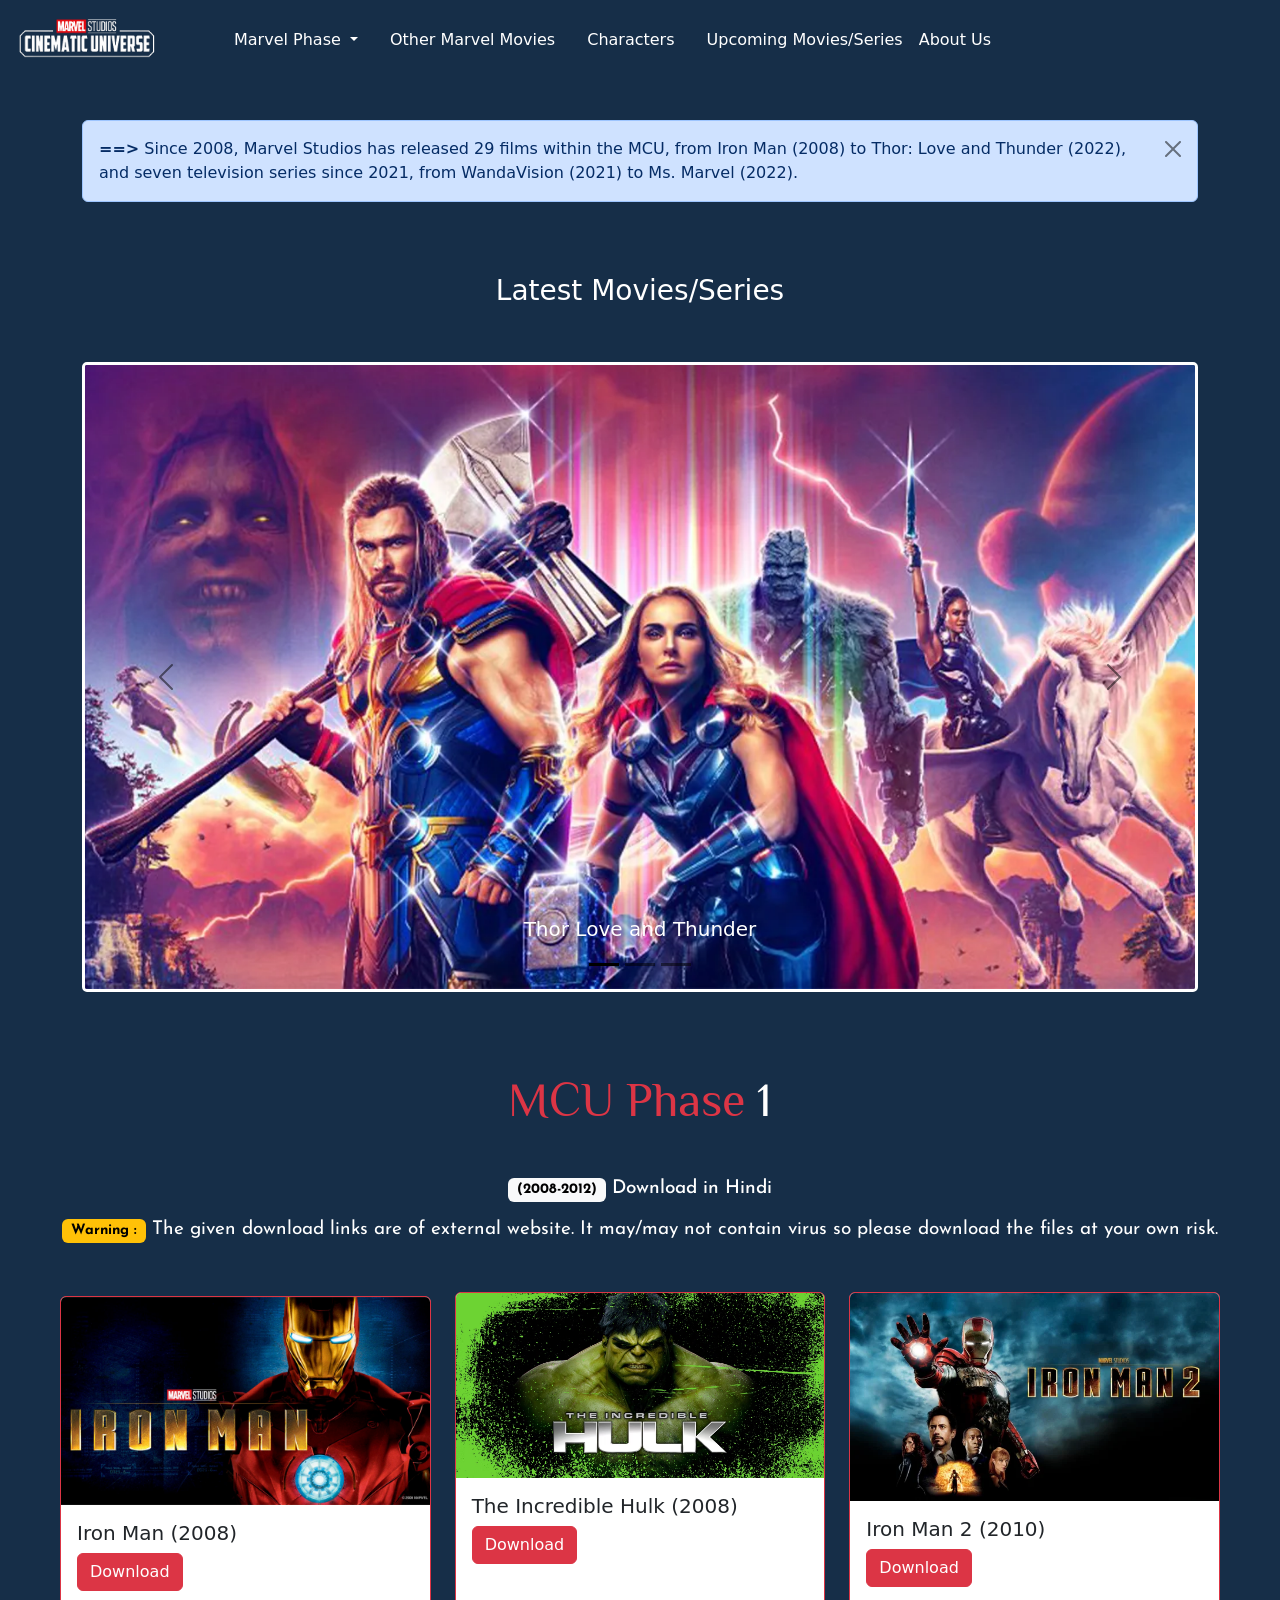
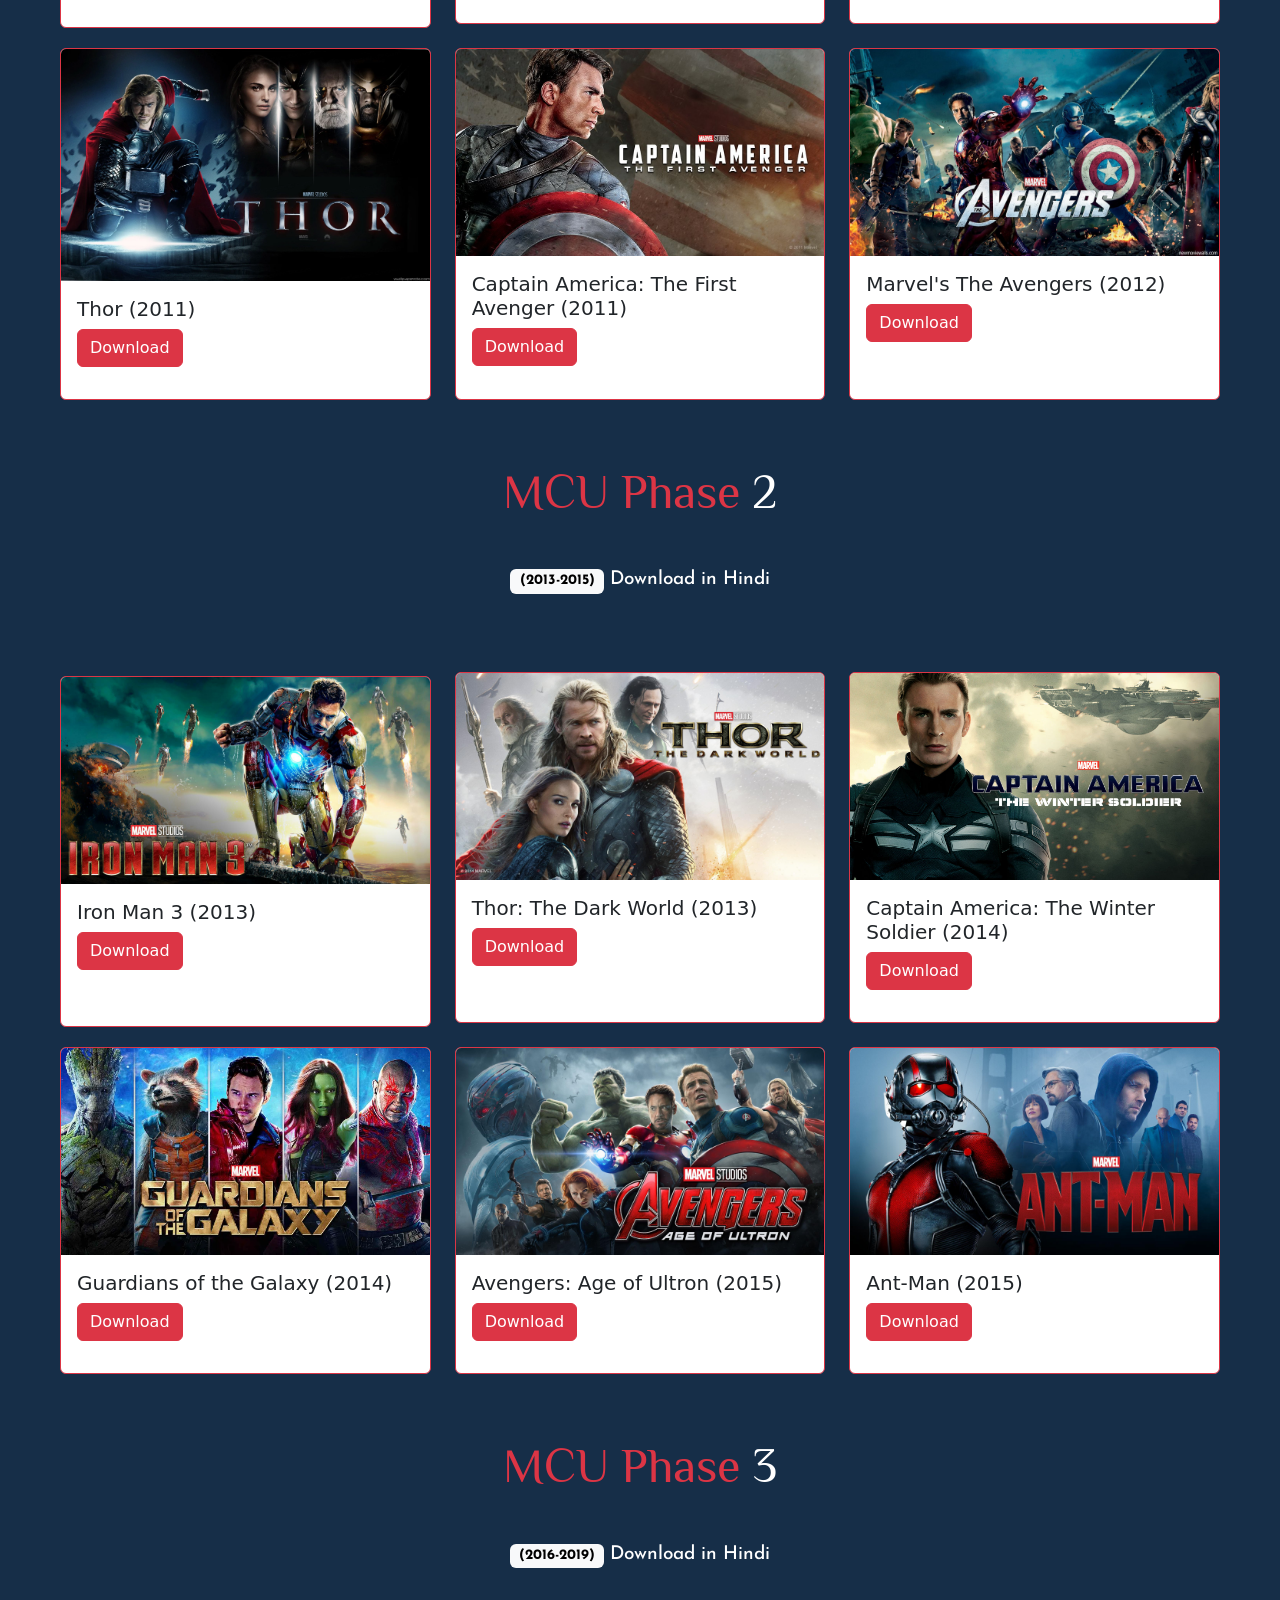
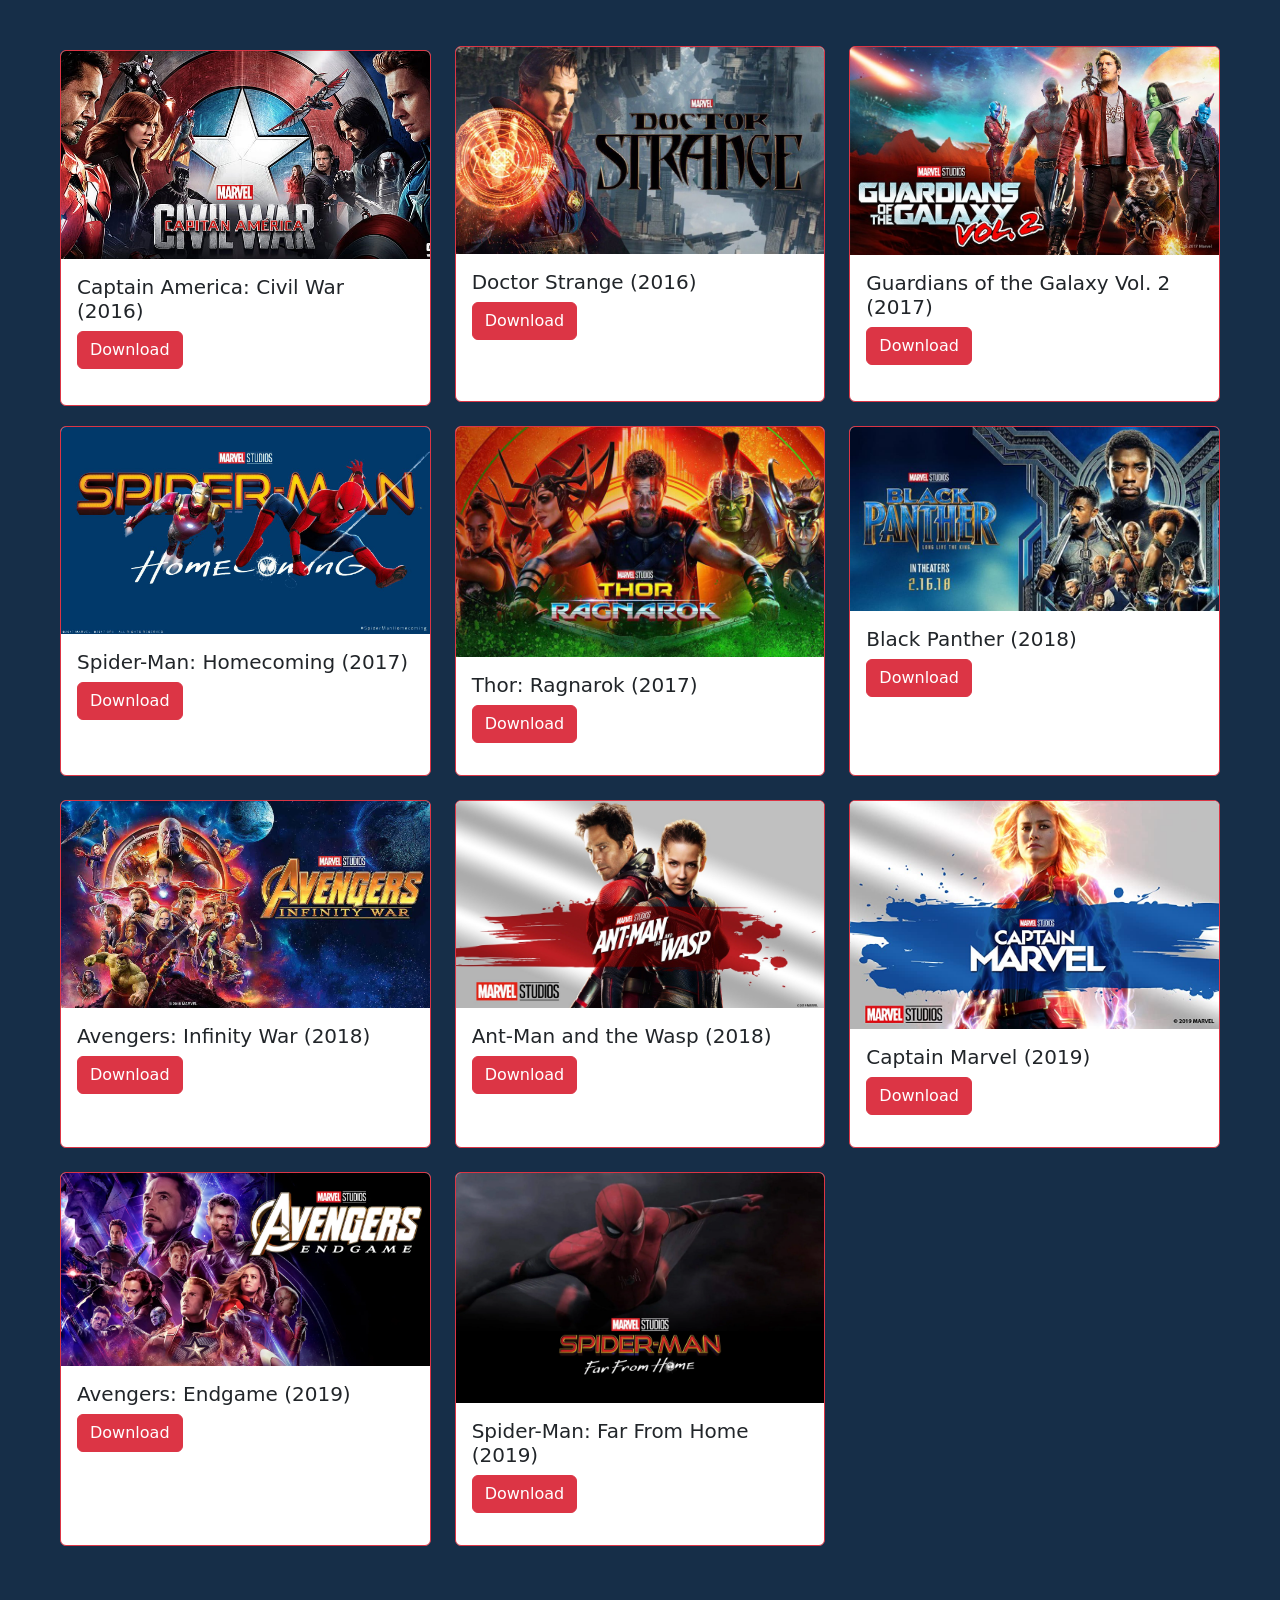
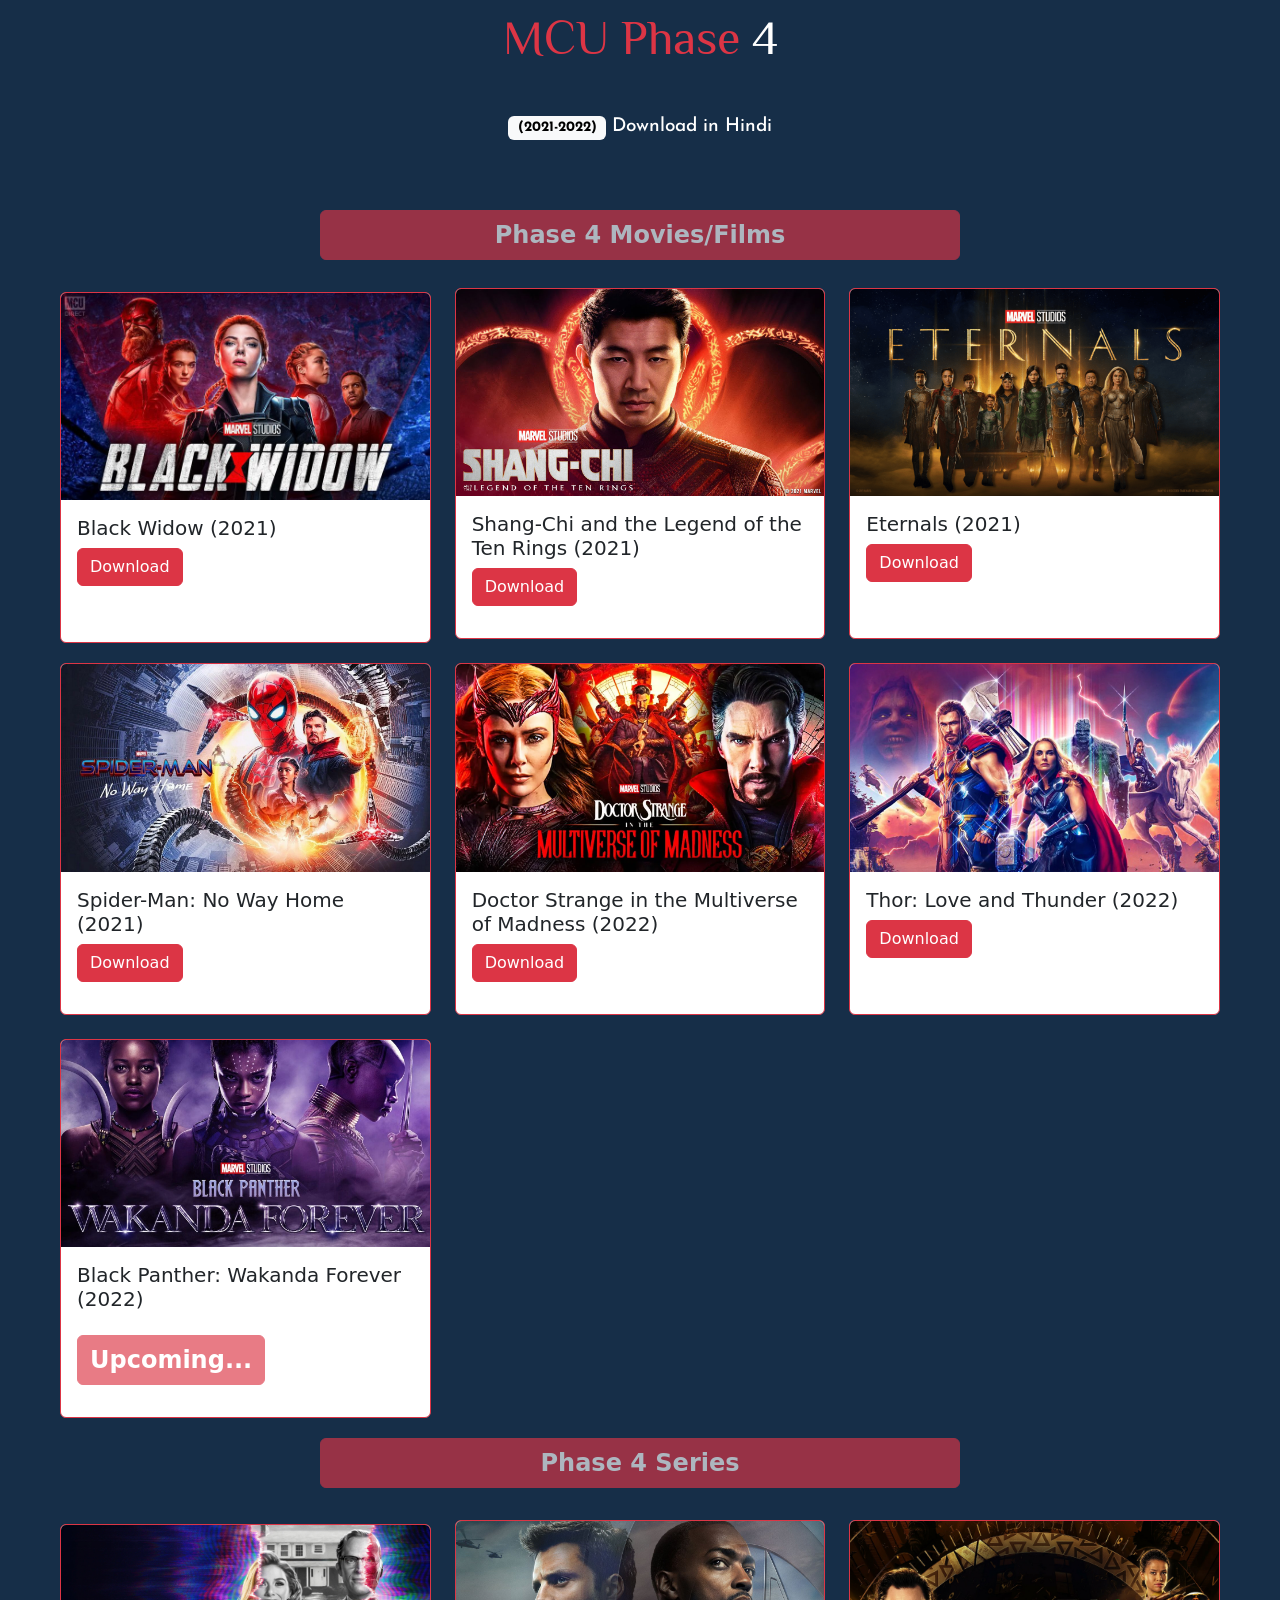
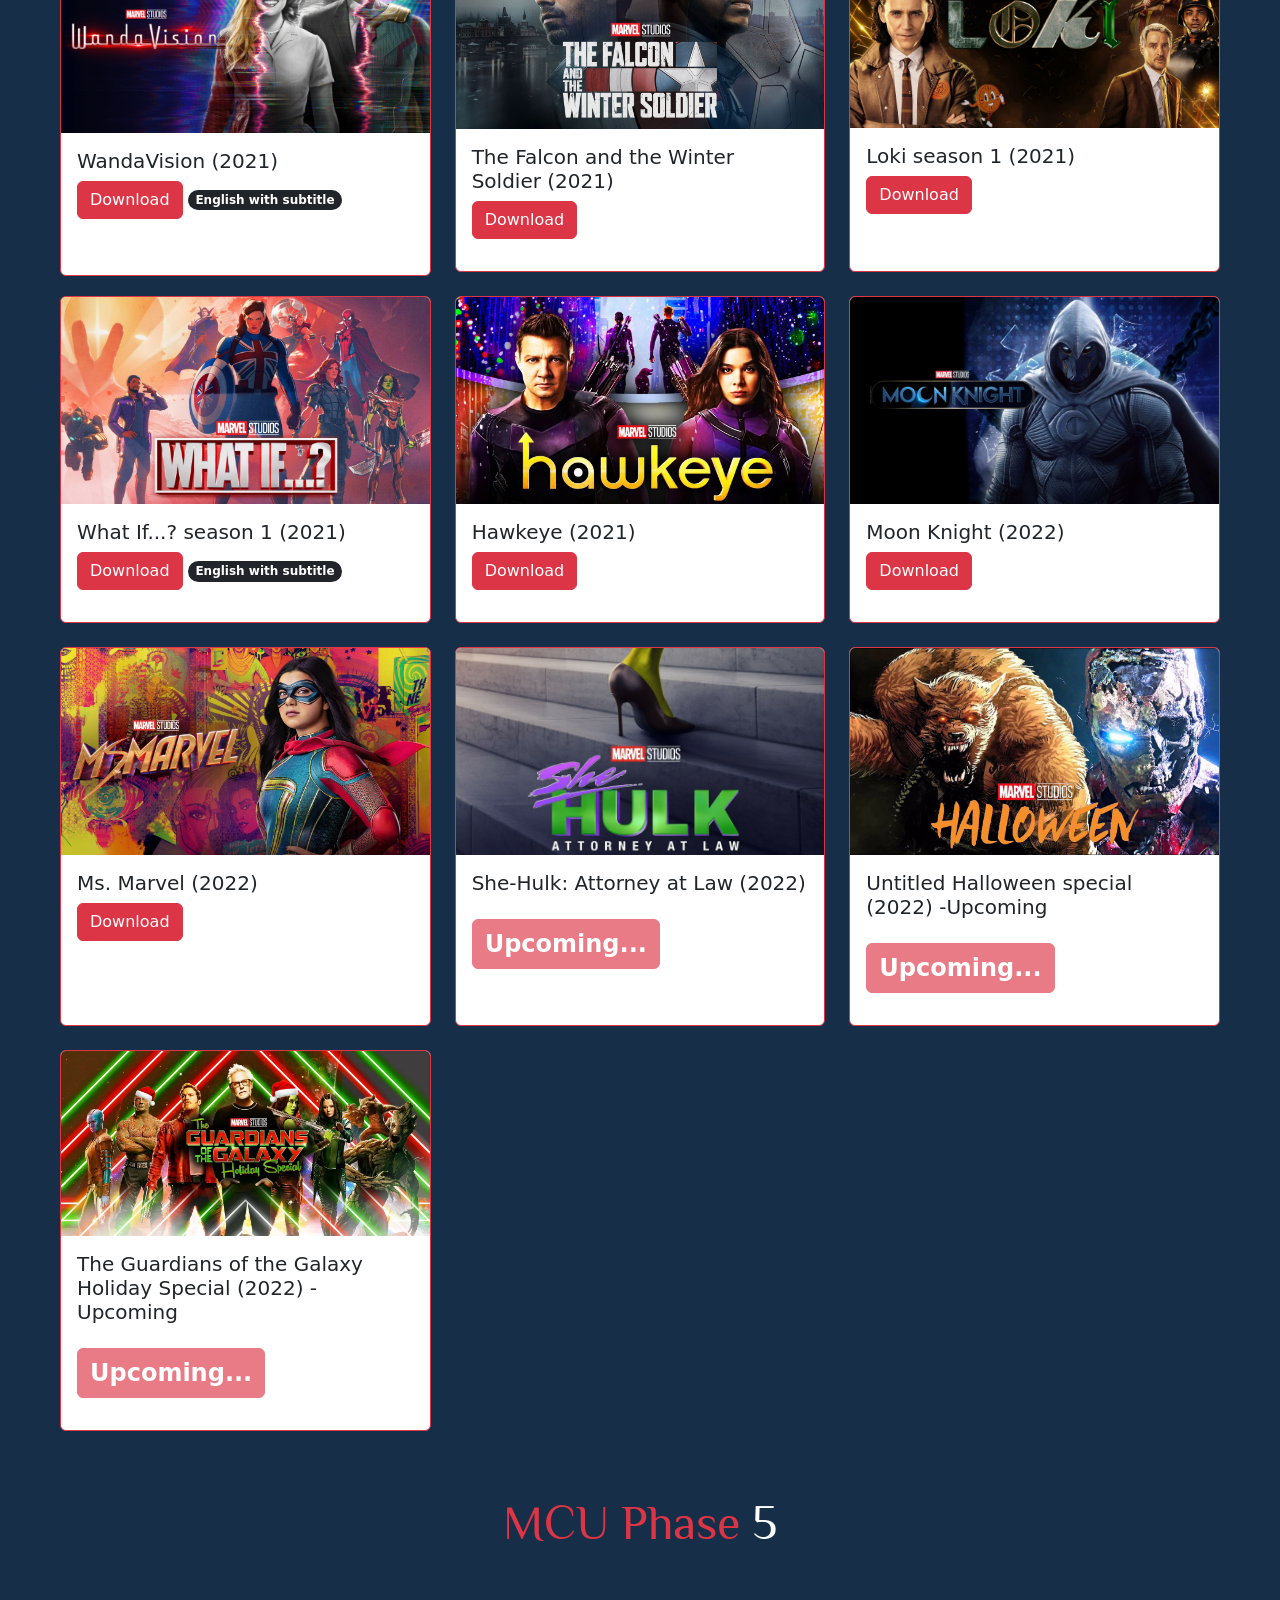
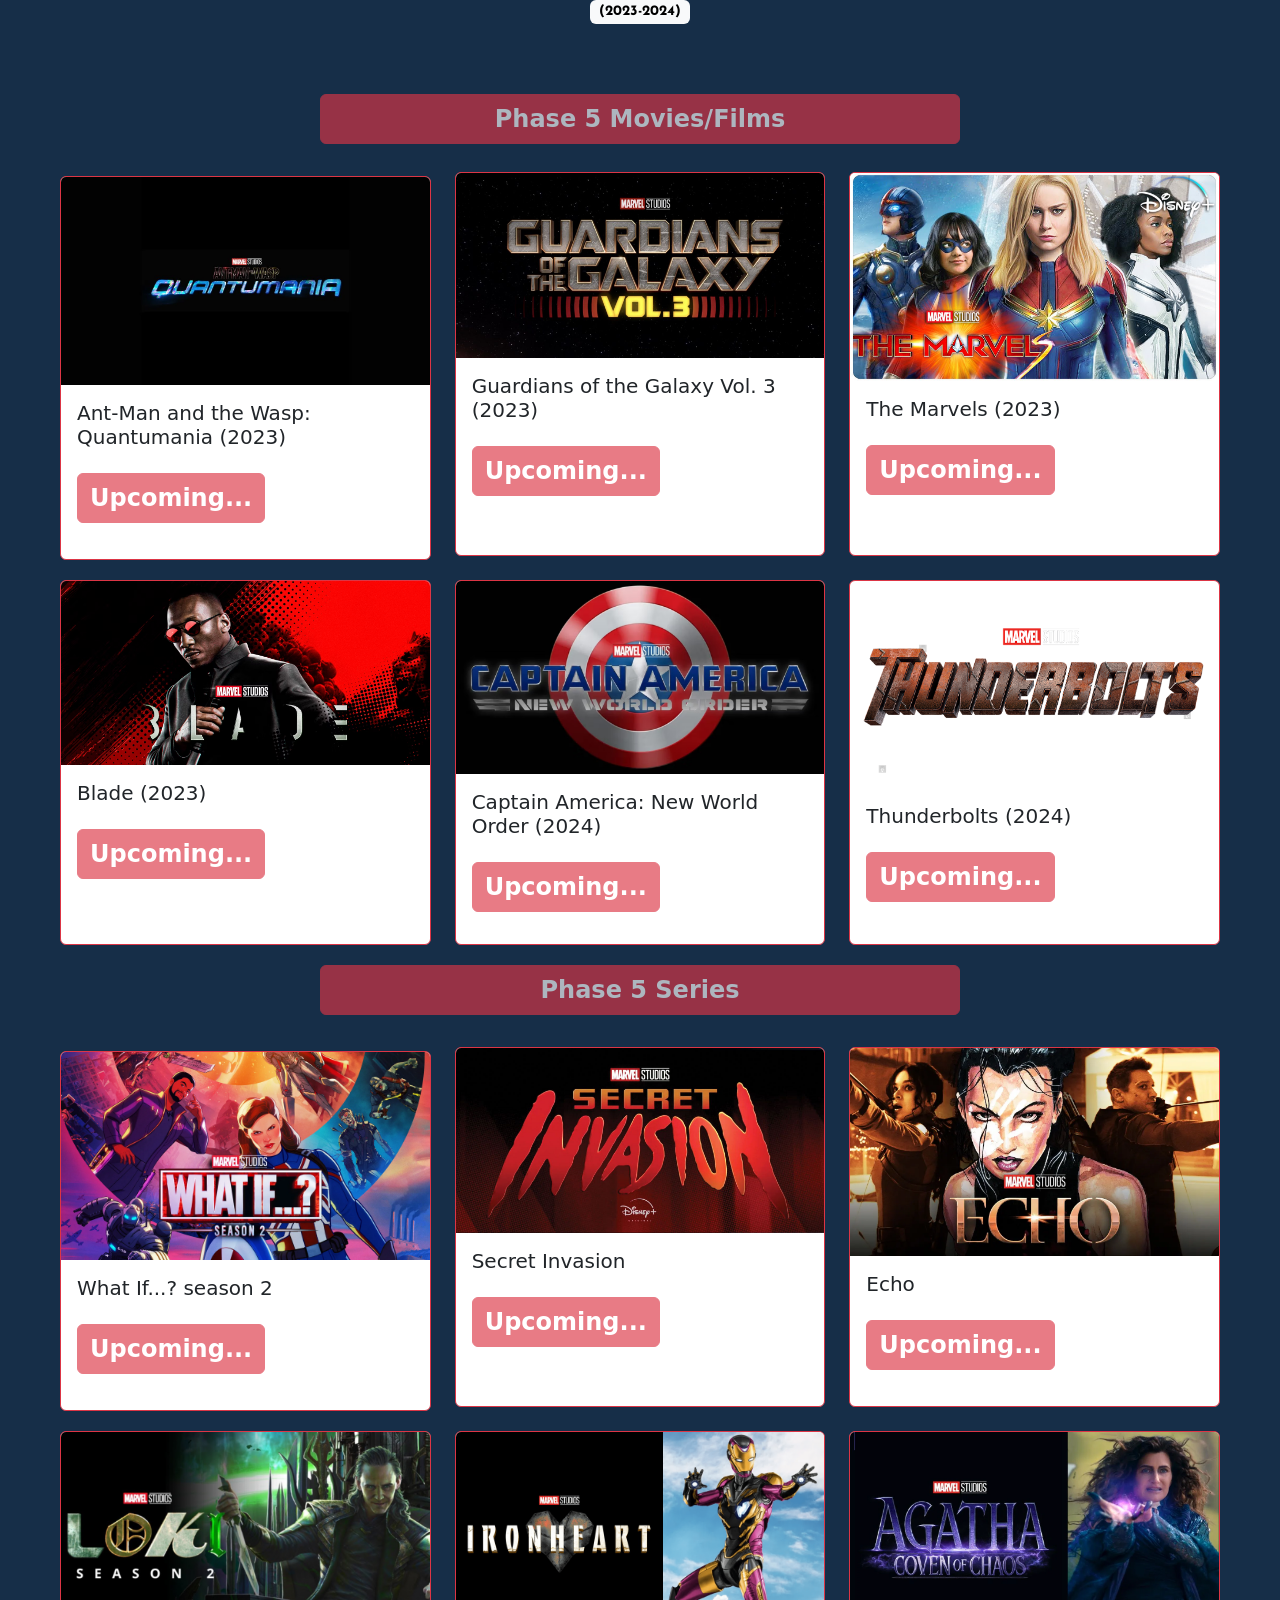
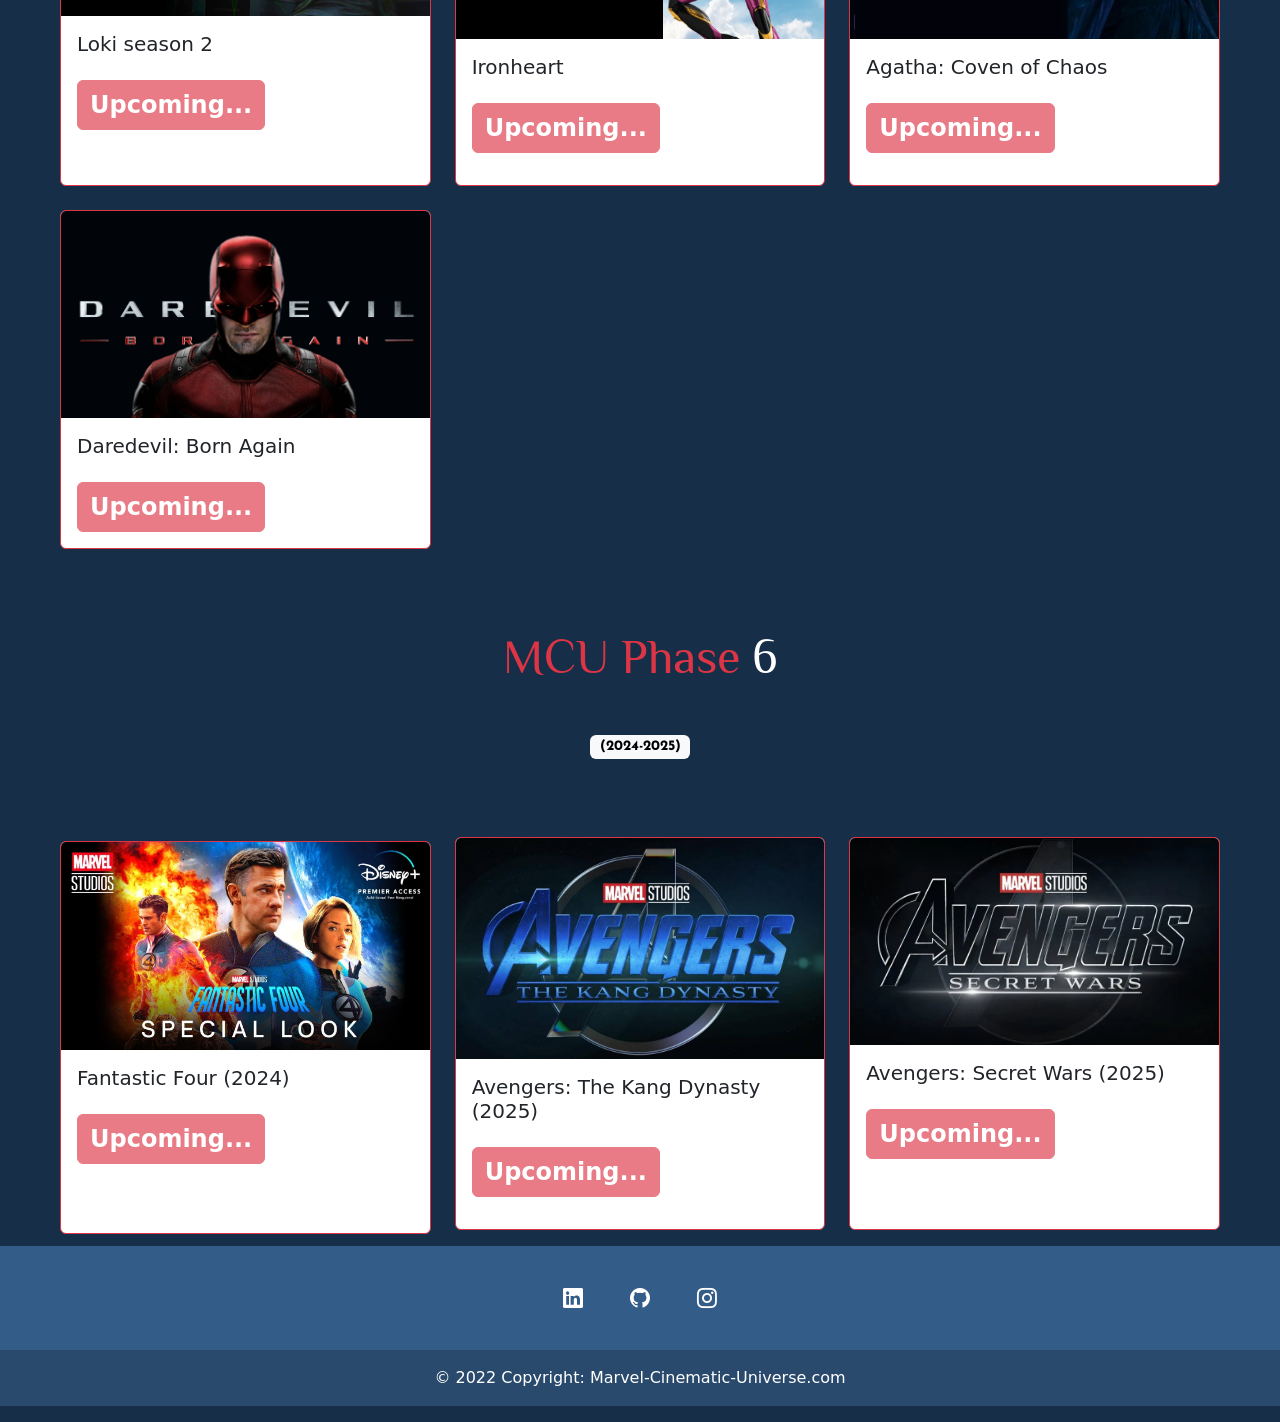
==== index.html @ e61dc280 "first commit" ====
<!doctype html>
<html lang="en">

<head>
    <meta charset="utf-8">
    <meta name="viewport" content="width=device-width, initial-scale=1">
    <title>Marvel Movies & Series</title>
    <link rel="icon" type="image/x-icon" href="/images/favicon.ico">
    <link href="https://cdn.jsdelivr.net/npm/bootstrap@5.2.0/dist/css/bootstrap.min.css" rel="stylesheet"
        integrity="sha384-gH2yIJqKdNHPEq0n4Mqa/HGKIhSkIHeL5AyhkYV8i59U5AR6csBvApHHNl/vI1Bx" crossorigin="anonymous">
    <link rel="stylesheet" href="index.css">
    <link rel="stylesheet" href="https://cdn.jsdelivr.net/npm/bootstrap-icons@1.9.1/font/bootstrap-icons.css">
    <!-- Vendor CSS Files
    <link href="true/assets/vendor/bootstrap/css/bootstrap.min.css" rel="stylesheet">

    <link href="true/assets/vendor/fontawesome/css/all.min.css" rel="stylesheet">
    <link href="true/assets/vendor/owl.carousel/assets/owl.carousel.min.css" rel="stylesheet">

    <link href="true/assets/vendor/icofont/icofont.min.css" rel="stylesheet">

    <link rel="stylesheet" type="text/css" href="true/assets/css/style.css">

    <script src="true/assets/vendor/jquery/jquery.min.js"></script>
    <script src="true/assets/vendor/bootstrap/js/bootstrap.bundle.min.js"></script>
    <script src="true/assets/vendor/owl.carousel/owl.carousel.min.js"></script>


    <script src="true/assets/js/carausol_slider.js"></script> -->
</head>

<body class="body">

    <nav class="navbar navbar-light navbar-expand-lg sticky-top">
        <div class="container-fluid">
            <a class="navbar-brand" href="#latestMovies">
                <img src="/images/mcu_logo.png" alt="Marvel_logo" width="150px">
            </a>
            <button class="navbar-toggler" type="button" data-bs-toggle="collapse"
                data-bs-target="#navbarSupportedContent" aria-controls="navbarSupportedContent" aria-expanded="false"
                aria-label="Toggle navigation">
                <span class="navbar-toggler-icon"></span>
            </button>
            <div class="collapse navbar-collapse" id="navbarSupportedContent">
                <ul class="navbar-nav mx-5 me-auto mb-2 mb-lg-0">
                    <li class="nav-item dropdown">
                        <a class="nav-link dropdown-toggle text-white me-3" href="#" role="button"
                            data-bs-toggle="dropdown" aria-expanded="false">
                            Marvel Phase
                        </a>
                        <ul class="dropdown-menu text-white hover">
                            <li><a class="dropdown-item" href="#phase1">Phase 1</a></li>
                            <li><a class="dropdown-item" href="#phase2">Phase 2</a></li>
                            <li><a class="dropdown-item" href="#phase3">Phase 3</a></li>
                            <li><a class="dropdown-item" href="#phase4">Phase 4</a></li>
                            <li><a class="dropdown-item" href="#phase5">Phase 5</a></li>
                            <li><a class="dropdown-item" href="#phase6">Phase 6</a></li>

                        </ul>
                    </li>
                    <li class="nav-item">
                        <a class="nav-link active text-white me-3 hover" aria-current="page"
                            href="OtherMovie.html">Other Marvel Movies</a>
                    </li>
                    <li class="nav-item">
                        <a class="nav-link active text-white me-3 hover" aria-current="page"
                            href="Character.html">Characters</a>
                    </li>
                    <li class="nav-item">
                        <a class="nav-link active text-white hover" aria-current="page" href="Upcoming.html">Upcoming
                            Movies/Series</a>
                    </li>
                    <li class="nav-item">
                        <a class="nav-link active text-white hover" aria-current="page" href="About.html">About Us</a>
                    </li>
                </ul>

                <!-- <form class="d-flex" role="search">
                    <input class="form-control me-2" type="search" placeholder="Search Movies/Series"
                        aria-label="Search">

                </form> -->


            </div>
        </div>
    </nav>
    <!-- Latest Movies or Series -->

    <div class="container">
        <div class="alert alert-primary alert-dismissible fade show" role="alert">
            <strong>==></strong> Since 2008, Marvel Studios has released 29 films within the MCU, from Iron Man (2008)
            to Thor: Love and Thunder (2022), and seven television series since 2021, from WandaVision (2021) to Ms.
            Marvel (2022).
            <button type="button" class="btn-close" data-bs-dismiss="alert" aria-label="Close"></button>
        </div>
        <h3 class="latestMovies text-white text-center" id="latestMovies">Latest Movies/Series</h3>
        <div class="row py-3">
            <div class="col">
                <div id="carouselExampleCaptions" class="carousel carousel-dark slide" data-interval="1000"
                    data-bs-ride="carousel">
                    <div class="carousel-indicators">
                        <button type="button" data-bs-target="#carouselExampleCaptions" data-bs-slide-to="0"
                            class="active" aria-current="true" aria-label="Slide 1"></button>
                        <button type="button" data-bs-target="#carouselExampleCaptions" data-bs-slide-to="1"
                            aria-label="Slide 2"></button>
                        <button type="button" data-bs-target="#carouselExampleCaptions" data-bs-slide-to="2"
                            aria-label="Slide 3"></button>
                    </div>
                    <div class="carousel-inner">
                        <div class="carousel-item active">
                            <img src="/images/Thor_love_thunder.webp" class="d-block w-100" alt="...">
                            <div class="carousel-caption d-none d-md-block">
                                <h5 class="text-white">Thor Love and Thunder</h5>
                            </div>
                        </div>
                        <div class="carousel-item">
                            <img src="/images/Ms-Marvel.jpg" class="d-block w-100" alt="...">
                            <div class="carousel-caption d-none d-md-block">
                                <h5 class="text-white">Ms. Marvel</h5>
                            </div>
                        </div>
                        <div class="carousel-item">
                            <img src="/images/doctor-strange-in-the-multiverse.jpg" class="d-block w-100" alt="...">
                            <div class="carousel-caption d-none d-md-block">
                                <h5 class="text-white">Doctor Strange in the Multiverse of Madness</h5>
                            </div>
                        </div>
                    </div>
                    <button class="carousel-control-prev" type="button" data-bs-target="#carouselExampleCaptions"
                        data-bs-slide="prev">
                        <span class="carousel-control-prev-icon" aria-hidden="true"></span>
                        <span class="visually-hidden">Previous</span>
                    </button>
                    <button class="carousel-control-next" type="button" data-bs-target="#carouselExampleCaptions"
                        data-bs-slide="next">
                        <span class="carousel-control-next-icon" aria-hidden="true"></span>
                        <span class="visually-hidden">Next</span>
                    </button>
                </div>
            </div>
        </div>
    </div>
    <!-- PHASES -->



    <div class="phaseTitle text-center" id="phase1">
        <h3 class="latestMovies text-white text-center mcuHero phase" id="latestMovies"><span class="text-danger">MCU
                Phase</span>
            1<p class="card-text mx-5 my-3 text-white warning download"><span class="download badge text-bg-light">(2008-2012)</span>
                Download in Hindi</p>
        </h3>
    </div>

    <p class="card-text mx-5 my-3 text-white WarningIndex"><span class="badge text-bg-warning">Warning :</span> The
        given
        download links are of external website. It may/may not contain virus so please download the files at your own
        risk. </p>






    <div class="row row-cols-1 row-cols-md-3 g-4 mx-5 movieCard">
        <div class="col">
            <div class="card h-100 border border-danger shadow-0 mb-3 my-1">
                <img src="/images/Phase 1/iron_man_2008.jpg" class="card-img-top" alt="...">
                <div class="card-body">
                    <h5 class="card-title">Iron Man (2008)</h5>

                    <a href="https://vegamovies.wtf/download-iron-man-2008-hindi-dubbed-480p-720p-1080p/"
                        target="_blank" class="btn btn-danger">Download</a>


                </div>

            </div>
        </div>
        <div class="col">
            <div class="card h-100 border border-danger shadow-0 mb-3">
                <img src="/images/Phase 1/The-Incredible-Hulk.avif" class="card-img-top" alt="...">
                <div class="card-body">
                    <h5 class="card-title">The Incredible Hulk (2008)</h5>
                    <a href="https://vegamovies.wtf/download-hulk-2-2008-dual-audio-hindi-movie-480p-720p-1080p/"
                        target="_blank" class="btn btn-danger">Download</a>

                </div>

            </div>
        </div>
        <div class="col">
            <div class="card h-100 border border-danger shadow-0 mb-3">
                <img src="/images/Phase 1/iron_man_2_2012.webp" class="card-img-top" alt="...">
                <div class="card-body">
                    <h5 class="card-title">Iron Man 2 (2010)</h5>
                    <a href="https://vegamovies.wtf/download-iron-man-2-2010-hindi-dubbed-480p-720p-1080p/"
                        target="_blank" class="btn btn-danger">Download</a>
                </div>

            </div>
        </div>
        <div class="col">
            <div class="card h-100 border border-danger shadow-0 mb-3">
                <img src="/images/Phase 1/Thor.webp" class="card-img-top" alt="...">
                <div class="card-body">
                    <h5 class="card-title">Thor (2011)</h5>
                    <a href="https://vegamovies.wtf/download-thor-2011-dual-audio-hindi-480p-720p-1080p-2160p/"
                        target="_blank" class="btn btn-danger">Download</a>
                </div>

            </div>
        </div>
        <div class="col">
            <div class="card h-100 border border-danger shadow-0 mb-3">
                <img src="/images/Phase 1/Caotain America The fist avenger.jpeg" class="card-img-top" alt="...">
                <div class="card-body">
                    <h5 class="card-title">Captain America: The First Avenger (2011)</h5>
                    <a href="https://vegamovies.wtf/download-captain-america-the-first-avenger-dual-audio-hindi-480p-720p-1080p/"
                        target="_blank" class="btn btn-danger">Download</a>
                </div>

            </div>
        </div>
        <div class="col">
            <div class="card h-100 border border-danger shadow-0 mb-3">
                <img src="/images/Phase 1/Avengers 2012.jpg" class="card-img-top" alt="...">
                <div class="card-body">
                    <h5 class="card-title">Marvel's The Avengers (2012)</h5>
                    <a href="https://vegamovies.wtf/download-the-avengers-2012-hindi-dubbed-480p-720p-1080p/"
                        target="_blank" class="btn btn-danger">Download</a>
                </div>

            </div>
        </div>
    </div>

    <!-- Phase 2 -->



    <div class="phaseTitle text-center" id="phase2">
        <h3 class="latestMovies text-white text-center mcuHero" id="latestMovies"><span class="text-danger">MCU
                Phase</span>
            2<p class="card-text mx-5 my-3 text-white warning"><span class="badge text-bg-light">(2013-2015)</span>
                Download in Hindi </p>
        </h3>
    </div>

    <div class="row row-cols-1 row-cols-md-3 g-4 mx-5 my-1">
        <div class="col">
            <div class="card h-100 border border-danger shadow-0 mb-3 my-1">
                <img src="/images/Phase 2/iron_man_3.jpg" class="card-img-top" alt="...">
                <div class="card-body">
                    <h5 class="card-title">Iron Man 3 (2013)</h5>
                    <a href="https://vegamovies.wtf/download-iron-man-3-2013-hindi-dubbed-480p-720p-1080p/"
                        target="_blank" class="btn btn-danger">Download</a>

                </div>

            </div>
        </div>
        <div class="col">
            <div class="card h-100 border border-danger shadow-0 mb-3">
                <img src="/images/Phase 2/Thor the dark world.jpg_large" class="card-img-top" alt="...">
                <div class="card-body">
                    <h5 class="card-title">Thor: The Dark World (2013)</h5>
                    <a href="https://vegamovies.wtf/download-thor-the-dark-world-2013-dual-audio-hindi-480p-720p-1080p-2160p/"
                        target="_blank" class="btn btn-danger">Download</a>
                </div>

            </div>
        </div>
        <div class="col">
            <div class="card h-100 border border-danger shadow-0 mb-3">
                <img src="/images/Phase 2/Captain America the winter soldier.jpg" class="card-img-top" alt="...">
                <div class="card-body">
                    <h5 class="card-title">Captain America: The Winter Soldier (2014)</h5>
                    <a href="https://vegamovies.wtf/download-captain-america-the-winter-soldier-2014-dual-audio-hindi/"
                        target="_blank" class="btn btn-danger">Download</a>
                </div>

            </div>
        </div>
        <div class="col">
            <div class="card h-100 border border-danger shadow-0 mb-3">
                <img src="/images/Phase 2/Guardians of the galaxy.webp" class="card-img-top" alt="...">
                <div class="card-body">
                    <h5 class="card-title">Guardians of the Galaxy (2014)</h5>
                    <a href="https://vegamovies.wtf/download-guardians-of-the-galaxy-dual-audio-hindi-480p-720p-1080p-bluray-movie/"
                        target="_blank" class="btn btn-danger">Download</a>
                </div>

            </div>
        </div>
        <div class="col">
            <div class="card h-100 border border-danger shadow-0 mb-3">
                <img src="/images/Phase 2/Avenger age of ultron.jpg_large" class="card-img-top" alt="...">
                <div class="card-body">
                    <h5 class="card-title">Avengers: Age of Ultron (2015)</h5>
                    <a href="https://vegamovies.wtf/download-avengers-age-of-ultron-2015-hindi-movie-480p-720p-1080p/"
                        target="_blank" class="btn btn-danger">Download</a>
                </div>

            </div>
        </div>
        <div class="col">
            <div class="card h-100 border border-danger shadow-0 mb-3">
                <img src="/images/Phase 2/Ant man.jpg" class="card-img-top" alt="...">
                <div class="card-body">
                    <h5 class="card-title">Ant-Man (2015)</h5>
                    <a href="https://vegamovies.wtf/download-ant-man-2015-hindi-movie-480p-720p-1080p/" target="_blank"
                        class="btn btn-danger">Download</a>
                </div>

            </div>
        </div>
    </div>
    <!-- Phase 3 -->



    <div class="phaseTitle text-center" id="phase3">
        <h3 class="latestMovies text-white text-center mcuHero" id="latestMovies"><span class="text-danger">MCU
                Phase</span>
            3<p class="card-text mx-5 my-3 text-white warning"><span class="badge text-bg-light">(2016-2019)</span>
                Download in Hindi </p>
        </h3>
    </div>
    <div class="row row-cols-1 row-cols-md-3 g-4 mx-5 my-1">
        <div class="col">
            <div class="card h-100 border border-danger shadow-0 mb-3 my-1">
                <img src="/images/Phase 3/captain-america-civil-war 2016.jpg" class="card-img-top" alt="...">
                <div class="card-body">
                    <h5 class="card-title">Captain America: Civil War (2016)</h5>
                    <a href="https://vegamovies.wtf/download-captain-america-civil-war-2016-dual-audio-480p-720p-1080p/"
                        target="_blank" class="btn btn-danger">Download</a>

                </div>

            </div>
        </div>
        <div class="col">
            <div class="card h-100 border border-danger shadow-0 mb-3">
                <img src="/images/Phase 3/Doctor Strange.jpeg" class="card-img-top" alt="...">
                <div class="card-body">
                    <h5 class="card-title">Doctor Strange (2016)</h5>
                    <a href="https://vegamovies.wtf/download-doctor-strange-2016-dual-audio-hindi/" target="_blank"
                        class="btn btn-danger">Download</a>
                </div>

            </div>
        </div>
        <div class="col">
            <div class="card h-100 border border-danger shadow-0 mb-3">
                <img src="/images/Phase 3/Guardians of the galaxy vol.2.jpg" class="card-img-top" alt="...">
                <div class="card-body">
                    <h5 class="card-title">Guardians of the Galaxy Vol. 2 (2017)</h5>
                    <a href="https://vegamovies.wtf/download-guardians-of-the-galaxy-vol-2-2017-full-movie-dual-audio-hindi/"
                        target="_blank" class="btn btn-danger">Download</a>
                </div>

            </div>
        </div>
        <div class="col">
            <div class="card h-100 border border-danger shadow-0 mb-3">
                <img src="/images/Phase 3/Spiderman homecoming.jpeg" class="card-img-top" alt="...">
                <div class="card-body">
                    <h5 class="card-title">Spider-Man: Homecoming (2017)</h5>
                    <a href="https://vegamovies.wtf/download-spider-man-homecoming-2017-dual-audio-hindi-org-480p-720p-1080p/"
                        target="_blank" class="btn btn-danger">Download</a>
                </div>

            </div>
        </div>
        <div class="col">
            <div class="card h-100 border border-danger shadow-0 mb-3">
                <img src="/images/Phase 3/thor ragnarok.jpg" class="card-img-top" alt="...">
                <div class="card-body">
                    <h5 class="card-title">Thor: Ragnarok (2017)</h5>
                    <a href="https://vegamovies.wtf/download-thor-ragnarok-2017-hindi-dubbed-full-movie-480p-720p-1080p/"
                        target="_blank" class="btn btn-danger">Download</a>
                </div>

            </div>
        </div>
        <div class="col">
            <div class="card h-100 border border-danger shadow-0 mb-3">
                <img src="/images/Phase 3/Black Panther.jpg" class="card-img-top" alt="...">
                <div class="card-body">
                    <h5 class="card-title">Black Panther (2018)</h5>
                    <a href="https://vegamovies.wtf/black-panther/" target="_blank" class="btn btn-danger">Download</a>
                </div>

            </div>
        </div>
        <div class="col">
            <div class="card h-100 border border-danger shadow-0 mb-3">
                <img src="/images/Phase 3/Avenger Infinity war.webp" class="card-img-top" alt="...">
                <div class="card-body">
                    <h5 class="card-title">Avengers: Infinity War (2018)</h5>
                    <a href="https://vegamovies.wtf/download-avengers-infinity-war-2018-dual-audio-hindi-org-bluray-480p-720p/"
                        target="_blank" class="btn btn-danger">Download</a>
                </div>

            </div>
        </div>
        <div class="col">
            <div class="card h-100 border border-danger shadow-0 mb-3">
                <img src="/images/Phase 3/Ant man and the wasp.jpg" class="card-img-top" alt="...">
                <div class="card-body">
                    <h5 class="card-title">Ant-Man and the Wasp (2018)</h5>
                    <a href="https://vegamovies.wtf/download-ant-man-and-the-wasp-2018-dual-audio-full-movie-480p-720p-1080p-2160p-hdr/"
                        target="_blank" class="btn btn-danger">Download</a>
                </div>

            </div>
        </div>
        <div class="col">
            <div class="card h-100 border border-danger shadow-0 mb-3">
                <img src="/images/Phase 3/Captain Marvel.jpg" class="card-img-top" alt="...">
                <div class="card-body">
                    <h5 class="card-title">Captain Marvel (2019)</h5>
                    <a href="https://vegamovies.wtf/download-captain-marvel-2019-dual-audio-hindi/" target="_blank"
                        class="btn btn-danger">Download</a>
                </div>

            </div>
        </div>
        <div class="col">
            <div class="card h-100 border border-danger shadow-0 mb-3">
                <img src="/images/Phase 3/Avenger Endgaame.webp" class="card-img-top" alt="...">
                <div class="card-body">
                    <h5 class="card-title">Avengers: Endgame (2019)</h5>
                    <a href="https://vegamovies.wtf/download-avengers-endgame-2019-hindi/" target="_blank"
                        class="btn btn-danger">Download</a>
                </div>

            </div>
        </div>
        <div class="col">
            <div class="card h-100 border border-danger shadow-0 mb-3">
                <img src="/images/Phase 3/Far from home.webp" class="card-img-top" alt="...">
                <div class="card-body">
                    <h5 class="card-title">Spider-Man: Far From Home (2019)</h5>
                    <a href="https://vegamovies.wtf/download-spider-man-far-from-home-2019-dual-audio-hindi-480p-720p-1080p/"
                        target="_blank" class="btn btn-danger">Download</a>
                </div>

            </div>
        </div>

    </div>
    <!-- Phase 4 -->



    <div class="phaseTitle text-center" id="phase4">
        <h3 class="latestMovies text-white text-center mcuHero" id="latestMovies"><span class="text-danger">MCU
                Phase</span>
            4<p class="card-text mx-5 my-3 text-white warning"><span class="badge text-bg-light">(2021-2022)</span>
                Download in Hindi </p>
        </h3>
    </div>
    <!-- Movies Phase 4 -->
    <div class="d-grid gap-2 col-6 mx-auto">
        <button class="btn btn-danger  disabled" type="button">Phase 4 Movies/Films</button>

    </div>
    <div class="row row-cols-1 row-cols-md-3 g-4 mx-5 my-1">
        <div class="col">
            <div class="card h-100 border border-danger shadow-0 mb-3 my-1">
                <img src="/images/Phase 4/Movies/Black Widow.jpg" class="card-img-top" alt="...">
                <div class="card-body">
                    <h5 class="card-title">Black Widow (2021)</h5>
                    <a href="https://vegamovies.wtf/download-black-widow-2021-dual-audio-hindi/" target="_blank"
                        class="btn btn-danger">Download</a>

                </div>

            </div>
        </div>
        <div class="col">
            <div class="card h-100 border border-danger shadow-0 mb-3">
                <img src="/images/Phase 4/Movies/shang chi and the legend of the ten rings.jpg" class="card-img-top"
                    alt="...">
                <div class="card-body">
                    <h5 class="card-title">Shang-Chi and the Legend of the Ten Rings (2021)</h5>
                    <a href="https://vegamovies.wtf/download-shang-chi-and-the-legend-of-the-ten-rings-2021-dual-audio-hindi-2/"
                        target="_blank" class="btn btn-danger">Download</a>
                </div>

            </div>
        </div>
        <div class="col">
            <div class="card h-100 border border-danger shadow-0 mb-3">
                <img src="/images/Phase 4/Movies/Eternals.png" class="card-img-top" alt="...">
                <div class="card-body">
                    <h5 class="card-title">Eternals (2021)</h5>
                    <a href="https://vegamovies.wtf/download-eternals-2021-dual-audio-hindi/" target="_blank"
                        class="btn btn-danger">Download</a>
                </div>

            </div>
        </div>
        <div class="col">
            <div class="card h-100 border border-danger shadow-0 mb-3">
                <img src="/images/Phase 4/Movies/No way home.jpg" class="card-img-top" alt="...">
                <div class="card-body">
                    <h5 class="card-title">Spider-Man: No Way Home (2021)</h5>
                    <a href="https://vegamovies.wtf/download-spider-man-no-way-home-2021-dual-audio-hindi-480p-720p-1080p-bluray-hd-movie/"
                        target="_blank" class="btn btn-danger">Download</a>
                </div>

            </div>
        </div>
        <div class="col">
            <div class="card h-100 border border-danger shadow-0 mb-3">
                <img src="/images/Phase 4/Movies/multiverse of madness.webp" class="card-img-top" alt="...">
                <div class="card-body">
                    <h5 class="card-title">Doctor Strange in the Multiverse of Madness (2022)</h5>
                    <a href="https://vegamovies.wtf/download-doctor-strange-2-2022-dual-audio-hindi-480p-720p-1080p-2160p-4k-uhd/"
                        target="_blank" class="btn btn-danger">Download</a>
                </div>

            </div>
        </div>
        <div class="col">
            <div class="card h-100 border border-danger shadow-0 mb-3">
                <img src="/images/Phase 4/Movies/Thor_love_thunder.webp" class="card-img-top" alt="...">
                <div class="card-body">
                    <h5 class="card-title">Thor: Love and Thunder (2022)</h5>
                    <a href="https://vegamovies.wtf/download-thor-love-and-thunder-2022-v2-hdts-dual-audio-hindi-480p-720p-1080p/"
                        target="_blank" class="btn btn-danger">Download</a>
                </div>

            </div>
        </div>
        <div class="col">
            <div class="card h-100 border border-danger shadow-0 mb-3">
                <img src="/images/Phase 4/Movies/black_phanter.jpg" class="card-img-top" alt="...">
                <div class="card-body">
                    <h5 class="card-title">Black Panther: Wakanda Forever (2022) </h5>
                    <a href="#!" target="_blank" class="btn btn-danger disabled">Upcoming...</a>
                </div>

            </div>


        </div>
    </div>
    <!-- Series phase 4 -->
    <div class="d-grid gap-2 col-6 mx-auto">
        <button class="btn btn-danger  disabled" type="button">Phase 4 Series</button>

    </div>
    <div class="row row-cols-1 row-cols-md-3 g-4 mx-5 my-2">
        <div class="col">
            <div class="card h-100 border border-danger shadow-0 mb-3 my-1">
                <img src="/images/Phase 4/Series/Wanda vision.jpg" class="card-img-top" alt="...">
                <div class="card-body">
                    <h5 class="card-title">WandaVision (2021)</h5>
                    <a href="https://vegamovies.wtf/download-wandavision-2021-season-1-english-480p-720p-1080p/"
                        target="_blank" class="btn btn-danger">Download</a>
                    <span class="badge rounded-pill text-bg-dark">English with subtitle</span>

                </div>

            </div>
        </div>
        <div class="col">
            <div class="card h-100 border border-danger shadow-0 mb-3">
                <img src="/images/Phase 4/Series/Falcon and the winter soldier.jpg" class="card-img-top" alt="...">
                <div class="card-body">
                    <h5 class="card-title">The Falcon and the Winter Soldier (2021)</h5>
                    <a href="https://vegamovies.wtf/download-the-falcon-and-the-winter-soldier-2021-hindi-dubbed-480p-720p-1080p/"
                        target="_blank" class="btn btn-danger">Download</a>

                </div>

            </div>
        </div>
        <div class="col">
            <div class="card h-100 border border-danger shadow-0 mb-3">
                <img src="/images/Phase 4/Series/Loki.jpg" class="card-img-top" alt="...">
                <div class="card-body">
                    <h5 class="card-title">Loki season 1 (2021)</h5>
                    <a href="https://vegamovies.wtf/download-loki-2021-season-1-dual-audio-hindi/" target="_blank"
                        class="btn btn-danger">Download</a>
                </div>

            </div>
        </div>
        <div class="col">
            <div class="card h-100 border border-danger shadow-0 mb-3">
                <img src="/images/Phase 4/Series/What if.jpg" class="card-img-top" alt="...">
                <div class="card-body">
                    <h5 class="card-title">What If...? season 1 (2021)</h5>
                    <a href="https://vegamovies.wtf/download-what-if-2021-season-1-disney-original-english-web-series/"
                        target="_blank" class="btn btn-danger">Download</a>
                    <span class="badge rounded-pill text-bg-dark">English with subtitle</span>
                </div>

            </div>
        </div>
        <div class="col">
            <div class="card h-100 border border-danger shadow-0 mb-3">
                <img src="/images/Phase 4/Series/Hawkeye.webp" class="card-img-top" alt="...">
                <div class="card-body">
                    <h5 class="card-title">Hawkeye (2021)</h5>
                    <a href="https://vegamovies.wtf/download-hawkeye-2021-season-1-dual-audio-hindi/" target="_blank"
                        class="btn btn-danger">Download</a>
                </div>

            </div>
        </div>
        <div class="col">
            <div class="card h-100 border border-danger shadow-0 mb-3">
                <img src="/images/Phase 4/Series/Moon Knight.jpg" class="card-img-top" alt="...">
                <div class="card-body">
                    <h5 class="card-title">Moon Knight (2022)</h5>
                    <a href="https://vegamovies.wtf/download-moon-knight-2022-season-1-org-hindi-dubbed-web-series-480p-720p-1080p/"
                        target="_blank" class="btn btn-danger">Download</a>
                </div>

            </div>
        </div>
        <div class="col">
            <div class="card h-100 border border-danger shadow-0 mb-3">
                <img src="/images/Phase 4/Series/Ms-Marvel.jpg" class="card-img-top" alt="...">
                <div class="card-body">
                    <h5 class="card-title">Ms. Marvel (2022)</h5>
                    <a href="https://vegamovies.wtf/download-ms-marvel-season-1-dual-audio-hindi-480p-720p-1080p-2160p-4k/"
                        target="_blank" class="btn btn-danger">Download</a>
                </div>

            </div>


        </div>
        <div class="col">
            <div class="card h-100 border border-danger shadow-0 mb-3">
                <img src="/images/Phase 4/Series/She Hulk.jpg" class="card-img-top" alt="...">
                <div class="card-body">
                    <h5 class="card-title">She-Hulk: Attorney at Law (2022)</h5>
                    <a href="#!" target="_blank" class="btn btn-danger disabled">Upcoming...</a>
                </div>

            </div>


        </div>
        <div class="col">
            <div class="card h-100 border border-danger shadow-0 mb-3">
                <img src="/images/Phase 4/Series/Halloween.jpg" class="card-img-top" alt="...">
                <div class="card-body">
                    <h5 class="card-title">Untitled Halloween special (2022) -Upcoming </h5>
                    <a href="#!" target="_blank" class="btn btn-danger disabled">Upcoming...</a>
                </div>

            </div>


        </div>
        <div class="col">
            <div class="card h-100 border border-danger shadow-0 mb-3">
                <img src="/images/Phase 4/Series/Gaurdians of the galaxy holiday spacial.webp" class="card-img-top"
                    alt="...">
                <div class="card-body">
                    <h5 class="card-title">The Guardians of the Galaxy Holiday Special (2022) -Upcoming</h5>
                    <a href="#!" target="_blank" class="btn btn-danger disabled">Upcoming...</a>
                </div>

            </div>


        </div>
    </div>




    <!-- Phase 5 -->


    <div class="phaseTitle text-center" id="phase5">
        <h3 class="latestMovies text-white text-center mcuHero" id="latestMovies"><span class="text-danger">MCU
                Phase</span>
            5<p class="card-text mx-5 my-3 text-white warning"><span class="badge text-bg-light">(2023-2024)</span></p>
        </h3>
    </div>
    <!-- Movies Phase 5 -->
    <div class="d-grid gap-2 col-6 mx-auto">
        <button class="btn btn-danger  disabled" type="button">Phase 5 Movies/Films</button>

    </div>
    <div class="row row-cols-1 row-cols-md-3 g-4 mx-5 my-1">
        <div class="col">
            <div class="card h-100 border border-danger shadow-0 mb-3 my-1">
                <img src="/images/Phase 5/Movies/quantumania.webp" class="card-img-top" alt="...">
                <div class="card-body">
                    <h5 class="card-title">Ant-Man and the Wasp: Quantumania (2023)</h5>
                    <a href="#!" target="_blank" class="btn btn-danger disabled">Upcoming...</a>

                </div>

            </div>
        </div>
        <div class="col">
            <div class="card h-100 border border-danger shadow-0 mb-3">
                <img src="/images/Phase 5/Movies/Guardians of the galaxy vol 3.jpg" class="card-img-top" alt="...">
                <div class="card-body">
                    <h5 class="card-title">Guardians of the Galaxy Vol. 3 (2023)</h5>
                    <a href="#!" target="_blank" class="btn btn-danger disabled">Upcoming...</a>
                </div>

            </div>
        </div>
        <div class="col">
            <div class="card h-100 border border-danger shadow-0 mb-3">
                <img src="/images/Phase 5/Movies/The marvels.jpg" class="card-img-top" alt="...">
                <div class="card-body">
                    <h5 class="card-title">The Marvels (2023)</h5>
                    <a href="#!" target="_blank" class="btn btn-danger disabled">Upcoming...</a>
                </div>

            </div>
        </div>
        <div class="col">
            <div class="card h-100 border border-danger shadow-0 mb-3">
                <img src="/images/Phase 5/Movies/blade.avif" class="card-img-top" alt="...">
                <div class="card-body">
                    <h5 class="card-title">Blade (2023)</h5>
                    <a href="#!" target="_blank" class="btn btn-danger disabled">Upcoming...</a>
                </div>

            </div>
        </div>
        <div class="col">
            <div class="card h-100 border border-danger shadow-0 mb-3">
                <img src="/images/Phase 5/Movies/captain-america-new-world-order-cropped.avif" class="card-img-top"
                    alt="...">
                <div class="card-body">
                    <h5 class="card-title">Captain America: New World Order (2024)</h5>
                    <a href="#!" target="_blank" class="btn btn-danger disabled">Upcoming...</a>
                </div>

            </div>
        </div>
        <div class="col">
            <div class="card h-100 border border-danger shadow-0 mb-3">
                <img src="/images/Phase 5/Movies/thunderbolts.png" class="card-img-top" alt="...">
                <div class="card-body">
                    <h5 class="card-title">Thunderbolts (2024)</h5>
                    <a href="#!" target="_blank" class="btn btn-danger disabled">Upcoming...</a>
                </div>

            </div>
        </div>
    </div>
    <!-- Series phase 5-->
    <div class="d-grid gap-2 col-6 mx-auto">
        <button class="btn btn-danger  disabled" type="button">Phase 5 Series</button>

    </div>
    <div class="row row-cols-1 row-cols-md-3 g-4 mx-5 my-2">
        <div class="col">
            <div class="card h-100 border border-danger shadow-0 mb-3 my-1">
                <img src="/images/Phase 5/Series/What-If-Season-2.webp" class="card-img-top" alt="...">
                <div class="card-body">
                    <h5 class="card-title">What If...? season 2</h5>

                    <a href="#!" target="_blank" class="btn btn-danger disabled">Upcoming...</a>
                </div>

            </div>
        </div>
        <div class="col">
            <div class="card h-100 border border-danger shadow-0 mb-3">
                <img src="/images/Phase 5/Series/Secret-Invasion-Header.jpg" class="card-img-top" alt="...">
                <div class="card-body">
                    <h5 class="card-title">Secret Invasion</h5>
                    <a href="#!" target="_blank" class="btn btn-danger disabled">Upcoming...</a>
                </div>

            </div>
        </div>
        <div class="col">
            <div class="card h-100 border border-danger shadow-0 mb-3">
                <img src="/images/Phase 5/Series/Echo.webp" class="card-img-top" alt="...">
                <div class="card-body">
                    <h5 class="card-title">Echo</h5>
                    <a href="#!" target="_blank" class="btn btn-danger disabled">Upcoming...</a>
                </div>

            </div>
        </div>
        <div class="col">
            <div class="card h-100 border border-danger shadow-0 mb-3">
                <img src="/images/Phase 5/Series/loki 2.webp" class="card-img-top" alt="...">
                <div class="card-body">
                    <h5 class="card-title">Loki season 2</h5>
                    <a href="#!" target="_blank" class="btn btn-danger disabled">Upcoming...</a>
                </div>

            </div>
        </div>
        <div class="col">
            <div class="card h-100 border border-danger shadow-0 mb-3">
                <img src="/images/Phase 5/Series/Ironheart.png" class="card-img-top" alt="...">
                <div class="card-body">
                    <h5 class="card-title">Ironheart</h5>
                    <a href="#!" target="_blank" class="btn btn-danger disabled">Upcoming...</a>
                </div>

            </div>
        </div>
        <div class="col">
            <div class="card h-100 border border-danger shadow-0 mb-3">
                <img src="/images/Phase 5/Series/Agatha.webp" class="card-img-top" alt="...">
                <div class="card-body">
                    <h5 class="card-title">Agatha: Coven of Chaos</h5>
                    <a href="#!" target="_blank" class="btn btn-danger disabled">Upcoming...</a>
                </div>

            </div>
        </div>
        <div class="col">
            <div class="card h-80 border border-danger shadow-0 mb-3">
                <img src="/images/Phase 5/Series/Daredevil born agian.jpg" class="card-img-top" alt="...">
                <div class="card-body">
                    <h5 class="card-title">Daredevil: Born Again</h5>
                    <a href="#!" target="_blank" class="btn btn-danger disabled">Upcoming...</a>
                </div>

            </div>
        </div>
    </div>



    <!-- Phase 6 -->



    <div class="phaseTitle text-center" id="phase6">
        <h3 class="latestMovies text-white text-center mcuHero" id="latestMovies"><span class="text-danger">MCU
                Phase</span>
            6<p class="card-text mx-5 my-3 text-white warning"><span class="badge text-bg-light">(2024-2025)</span></p>
        </h3>
    </div>
    <div class="row row-cols-1 row-cols-md-3 g-4 mx-5 my-1">
        <div class="col">
            <div class="card h-100 border border-danger shadow-0 mb-3 my-1">
                <img src="/images/Phase 6/Fantastic 4.jpg" class="card-img-top" alt="...">
                <div class="card-body">
                    <h5 class="card-title">Fantastic Four (2024)</h5>
                    <a href="#!" target="_blank" class="btn btn-danger disabled">Upcoming...</a>

                </div>

            </div>
        </div>
        <div class="col">
            <div class="card h-100 border border-danger shadow-0 mb-3">
                <img src="/images/Phase 6/Avengers kangdynasty-.jpg" class="card-img-top" alt="...">
                <div class="card-body">
                    <h5 class="card-title">Avengers: The Kang Dynasty (2025)</h5>
                    <a href="#!" target="_blank" class="btn btn-danger disabled">Upcoming...</a>
                </div>

            </div>
        </div>
        <div class="col">
            <div class="card h-100 border border-danger shadow-0 mb-3">
                <img src="/images/Phase 6/Avengers-Secret-Wars.webp" class="card-img-top" alt="...">
                <div class="card-body">
                    <h5 class="card-title">Avengers: Secret Wars (2025)</h5>
                    <a href="#!" target="_blank" class="btn btn-danger disabled">Upcoming...</a>
                </div>

            </div>
        </div>

    </div>
    <!-- Footer -->
    <footer class="text-center text-white my-3" style="background-color: #335c88;">

        <div class="container pt-4">

            <section class="mb-4">

                <a class="btn btn-link btn-floating btn-lg text-white m-1"
                    href="https://www.linkedin.com/in/virendra-kumar-448184230/" role="button"
                    data-mdb-ripple-color="dark"><i class="bi bi-linkedin"></i></a>

                <a class="btn btn-link btn-floating btn-lg text-white m-1" href="https://github.com/Virendra-94"
                    role="button" data-mdb-ripple-color="dark"><i class="bi bi-github"></i></a>
                <a class="btn btn-link btn-floating btn-lg text-white m-1"
                    href="https://www.instagram.com/virendra_694/" role="button" data-mdb-ripple-color="dark"><i
                        class="bi bi-instagram"></i></a>



            </section>

        </div>



        <div class="text-center text-white p-3" style="background-color: rgba(0, 0, 0, 0.2);">
            © 2022 Copyright:
            <a class="text-white" href="https://github.com/Virendra-94">Marvel-Cinematic-Universe.com</a>
        </div>

    </footer>

    <script src="https://cdn.jsdelivr.net/npm/bootstrap@5.2.0/dist/js/bootstrap.bundle.min.js"
        integrity="sha384-A3rJD856KowSb7dwlZdYEkO39Gagi7vIsF0jrRAoQmDKKtQBHUuLZ9AsSv4jD4Xa"
        crossorigin="anonymous"></script>


</body>

</html>
---- index.css ----
@import url('https://fonts.googleapis.com/css2?family=Cinzel:wght@600&display=swap');
@import url('https://fonts.googleapis.com/css2?family=Cinzel:wght@600&family=Lobster+Two:wght@700&display=swap');
@import url('https://fonts.googleapis.com/css2?family=Poppins:wght@300&display=swap');
@import url('https://fonts.googleapis.com/css2?family=Merriweather:wght@300&display=swap');
@import url('https://fonts.googleapis.com/css2?family=Josefin+Sans&display=swap');
@import url('https://fonts.googleapis.com/css2?family=Philosopher&display=swap');
body::-webkit-scrollbar {
    width: 1em;
  }
   
  body::-webkit-scrollbar-track {
    box-shadow: inset 0 0 6px rgba(0, 0, 0, 0.3);
  }
  @media only screen and (max-width: 430px) {
    .card-title{
        
        font-size: 1rem;
    }
  }
  @media only screen and (max-width: 430px) {
    .btn-danger{
        padding: 5px;
        font-size: 0.8rem;
    }
  }
  @media only screen and (max-width: 480px) {
    .phase{
        
        font-size: 1.5rem;
    }
  }
  @media only screen and (max-width: 1380px) {
    .WarningIndex{
        font-size: 1rem;
        padding-top: 6rem;
        
    }
  }
  @media only screen and (max-width: 352px) {
    .WarningIndex{
        
        padding-top: 6rem;
        padding-bottom: 3rem;
    }
  }
  @media only screen and (max-width: 400px) {
    .download{
        
        font-size: 0.7rem;
    }
  }

  body::-webkit-scrollbar-thumb {
    background-color: darkgrey;
    outline: 1px solid slategrey;
  }
.body{
    background-color: #162e48;
}
.navbar{
    background-color: #162e48;
}
.hover:hover{
    
    
    color: #000000;
    border: 2px solid red;   
    border-radius: 13px;
}
.alert-dismissible{
    margin-top: 4rem;
}
@media only screen and (max-width: 992px) {
    .alert-dismissible{
        margin-top: 8rem;
        font-size: 0.8rem;
    }
  }
 
.movieCard{
    margin-top: 3rem;
}
@media only screen and (max-width: 1380px) {
    .movieCard{
        margin-top: 1.5rem;
        
    }
  }
.latestMovies{
    padding-top: 0px;
    margin-top: 4.5rem;
    padding-bottom: 30px;
}
.lmoviesCard{
    margin-bottom: 20px;
}
.lmoviecardGroup{
    display: flex;
    align-items: center;
    justify-content: center;
}
.lmoviegroup{
    width: 80vw;

}

.navbar-toggler{
    background-color: white;
    outline: none;
}
.navbar-toggler:focus{
    
    color: #162e48;
}
.navbar-toggler:hover{
    background-color: gray;
    border: 2px solid red;
}
.phase{
    font-family: 'Cinzel', serif;
    font-size: 30px;
    padding-top: 0px;
    height: 2rem;
   
}
.sticky-top {
    
    padding-top: 3rem;
    height:1rem;
    
}
@media only screen and (max-width: 600px) {
    .sticky-top{
        height: 1rem;
        padding-top: 0;
    }
  }
.disabled{
    font-size: 1.5rem;
    font-weight: 700;
    margin-top: 1rem;
}
.container-fluid{
    background-color: #162e48;
    padding-bottom: 1rem;
}
a{
    text-decoration: none;
}
.h3{
    
    cursor:default;
    margin-top: 2rem;
    
}
.carousel-inner{
    border: 3px solid white;
    border-radius: 5px;
}
.aboutCard{
    background-color: #162e48;
    border: 2px solid white;
    color: white;
    margin-top: 7rem;
}

.aboutHeader{
    font-family: 'Lobster Two';
    text-align: center;
    font-size: 2.5rem;
    color: #fcfdff;
    border: 2px solid rgb(5, 52, 106);
}
.aboutData{
    color: white;
    font-size: 1.5rem;
    font-family: 'Josefin Sans', sans-serif;

}
@media only screen and (max-width: 600px) {
    .aboutData{
        font-size: 1rem;
    }
  }
.aboutTitle{
    font-size: 2rem;
    padding-left: 1rem;
}
.releaseDate{
    font-size: 1.1rem;
    font-weight: 500;
    color: #db1010;
}

.warning{
    font-family:'Josefin Sans', sans-serif;
    font-size: 19px;
  padding-top: 2rem;
}
.WarningIndex{
    text-align: center;
    font-family:'Josefin Sans', sans-serif;
    font-size: 19px;
}

@media only screen and (max-width: 600px) {
    .WarningIndex{
        font-size: 1rem;
    }
  }

.follow{
    font-family:Poppins;
    font-weight: 500;
}

.mcuHero{
    font-family: 'Philosopher', sans-serif;
    font-size: 3rem;
    margin-top: 4rem;
}
.characterCard{
    border: 3px solid white;
 
    border-radius: 7px;
    width: 80%;
    height: 15rem;
}
.xMen{
    
    font-size: 1.2rem;
   font-family: 'Philosopher', sans-serif;;
}
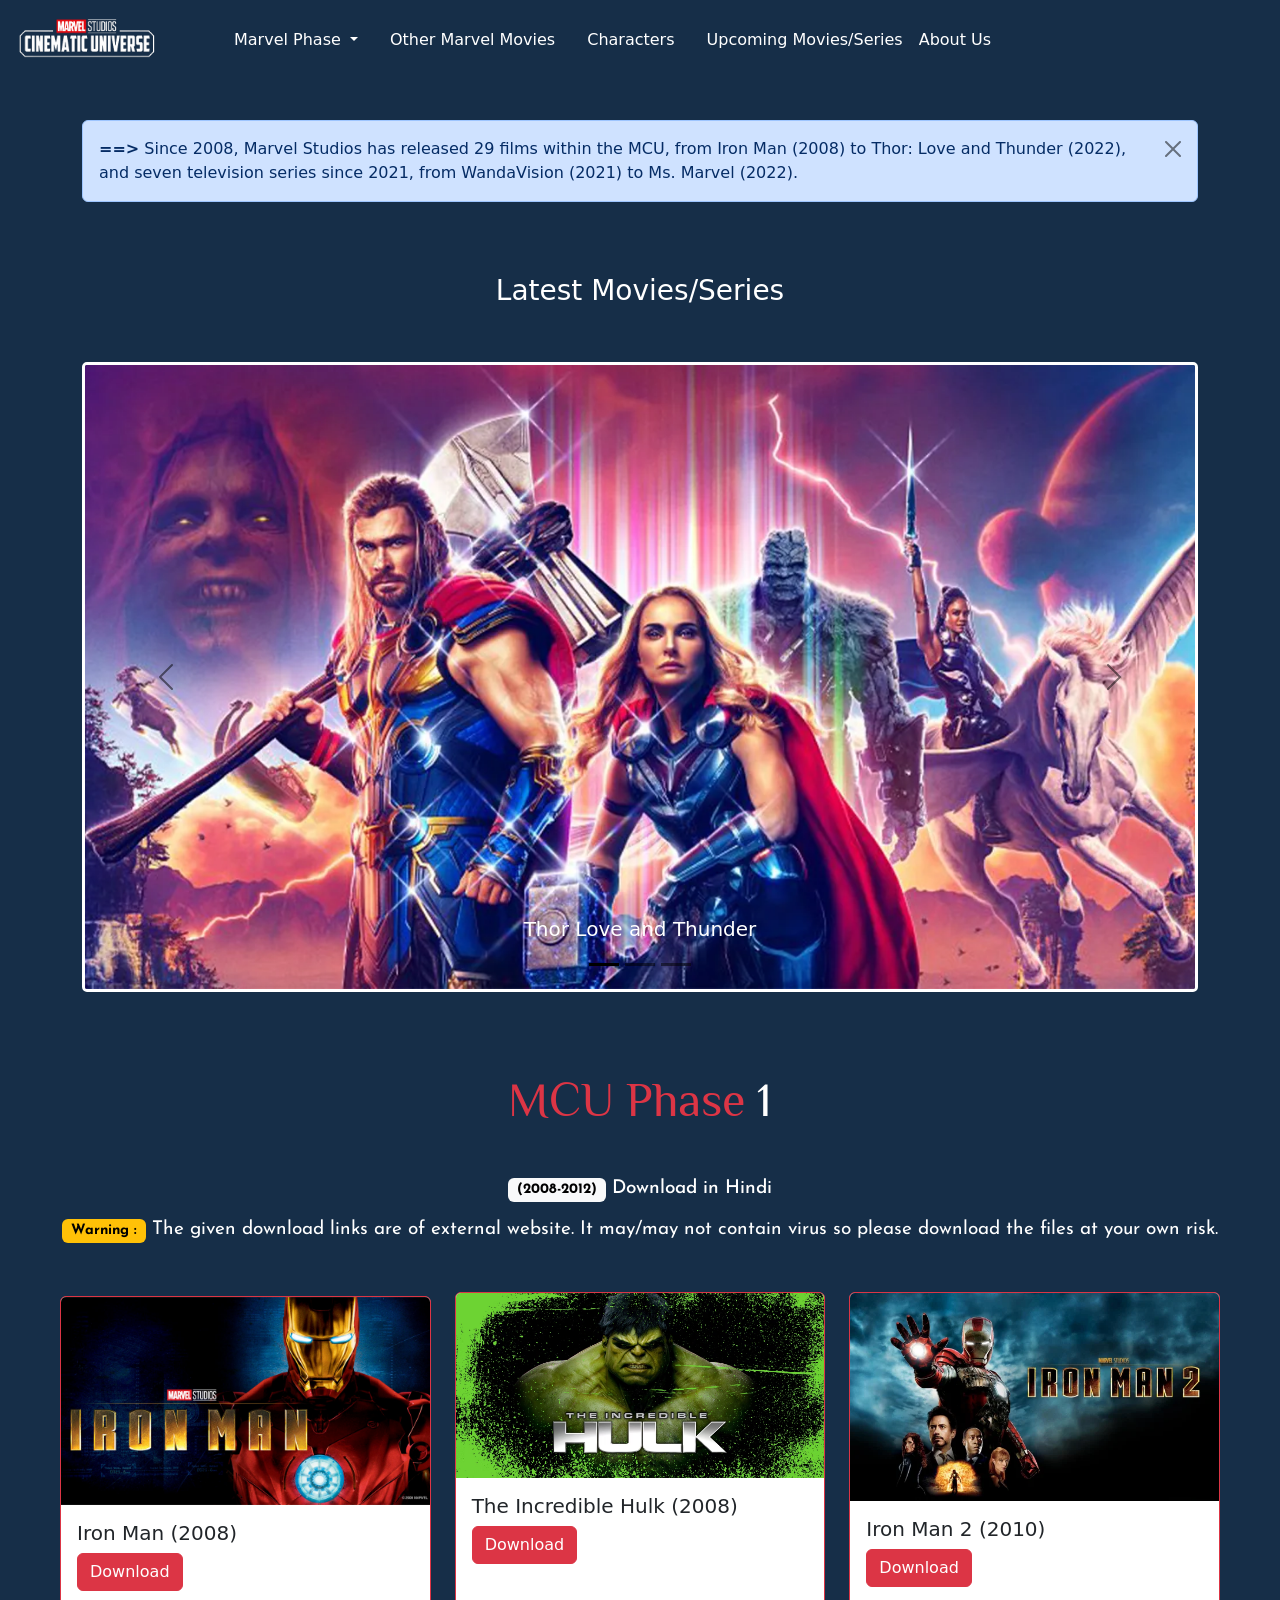
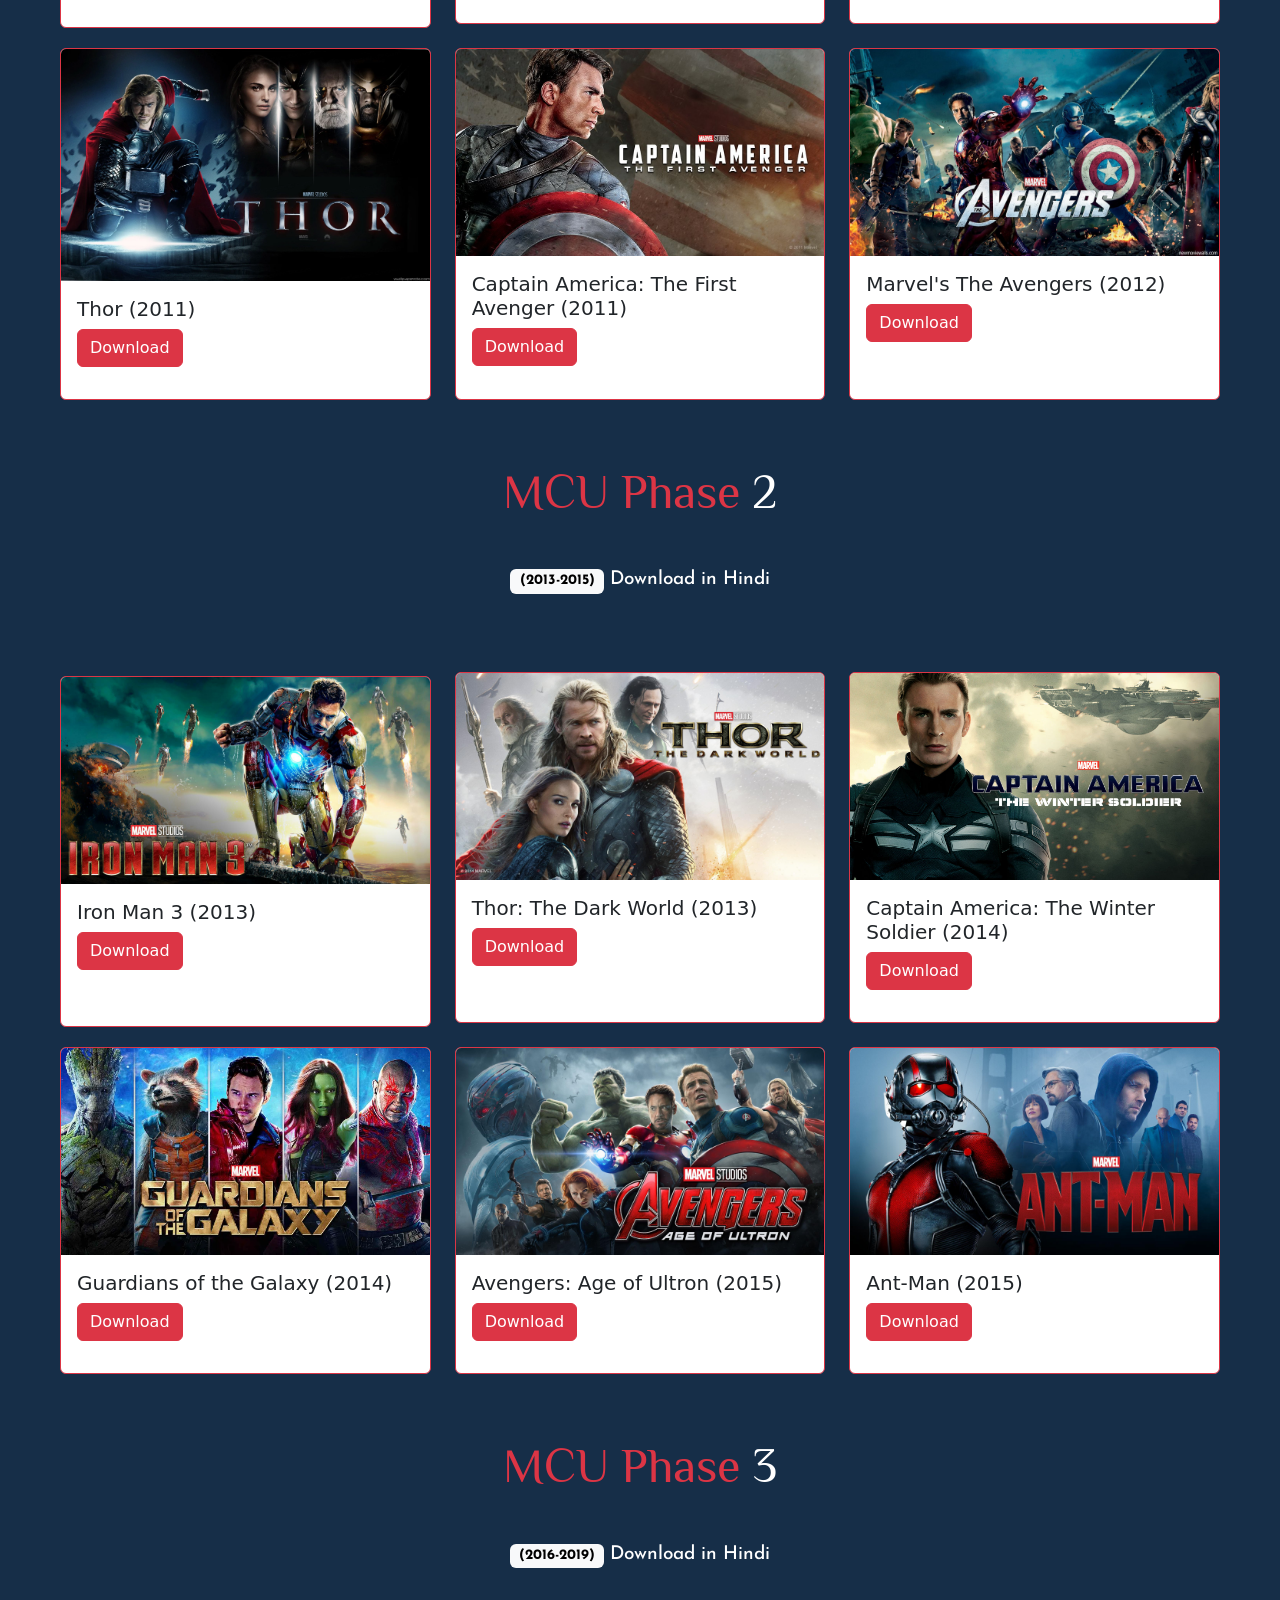
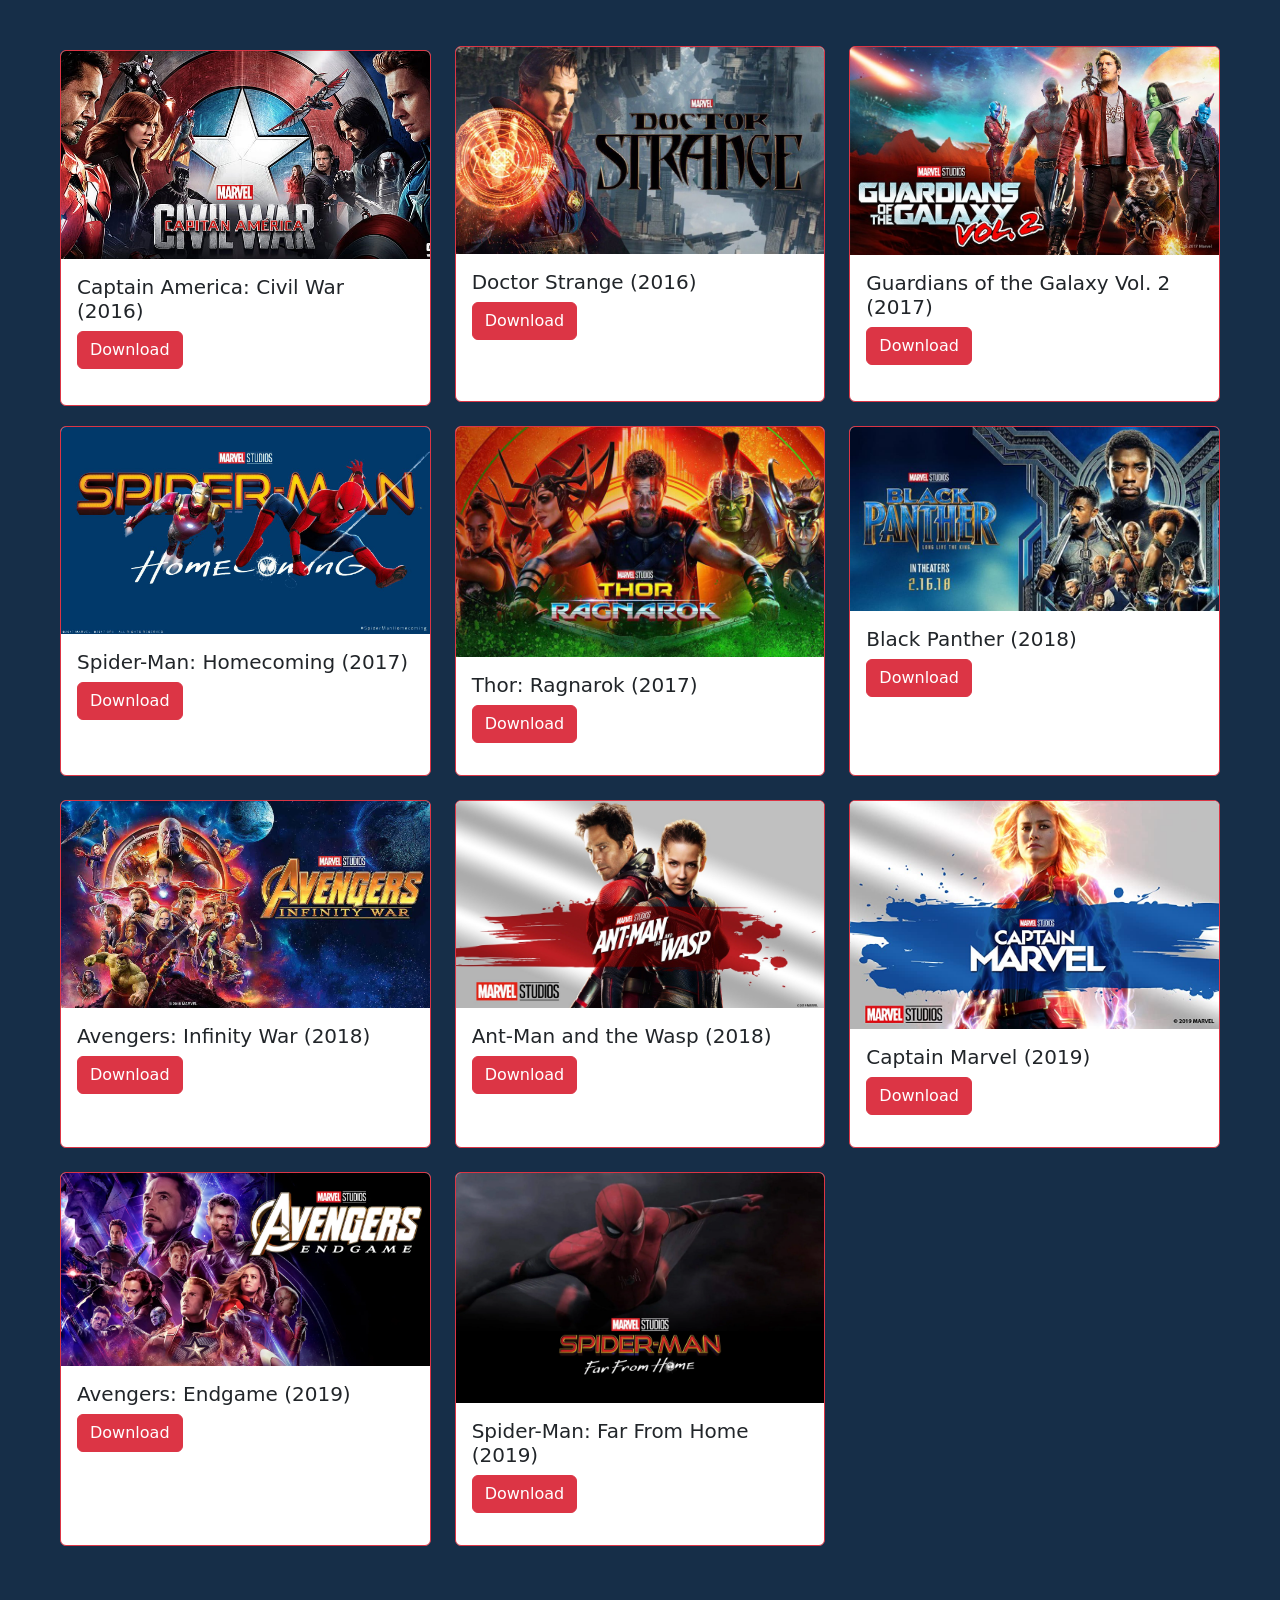
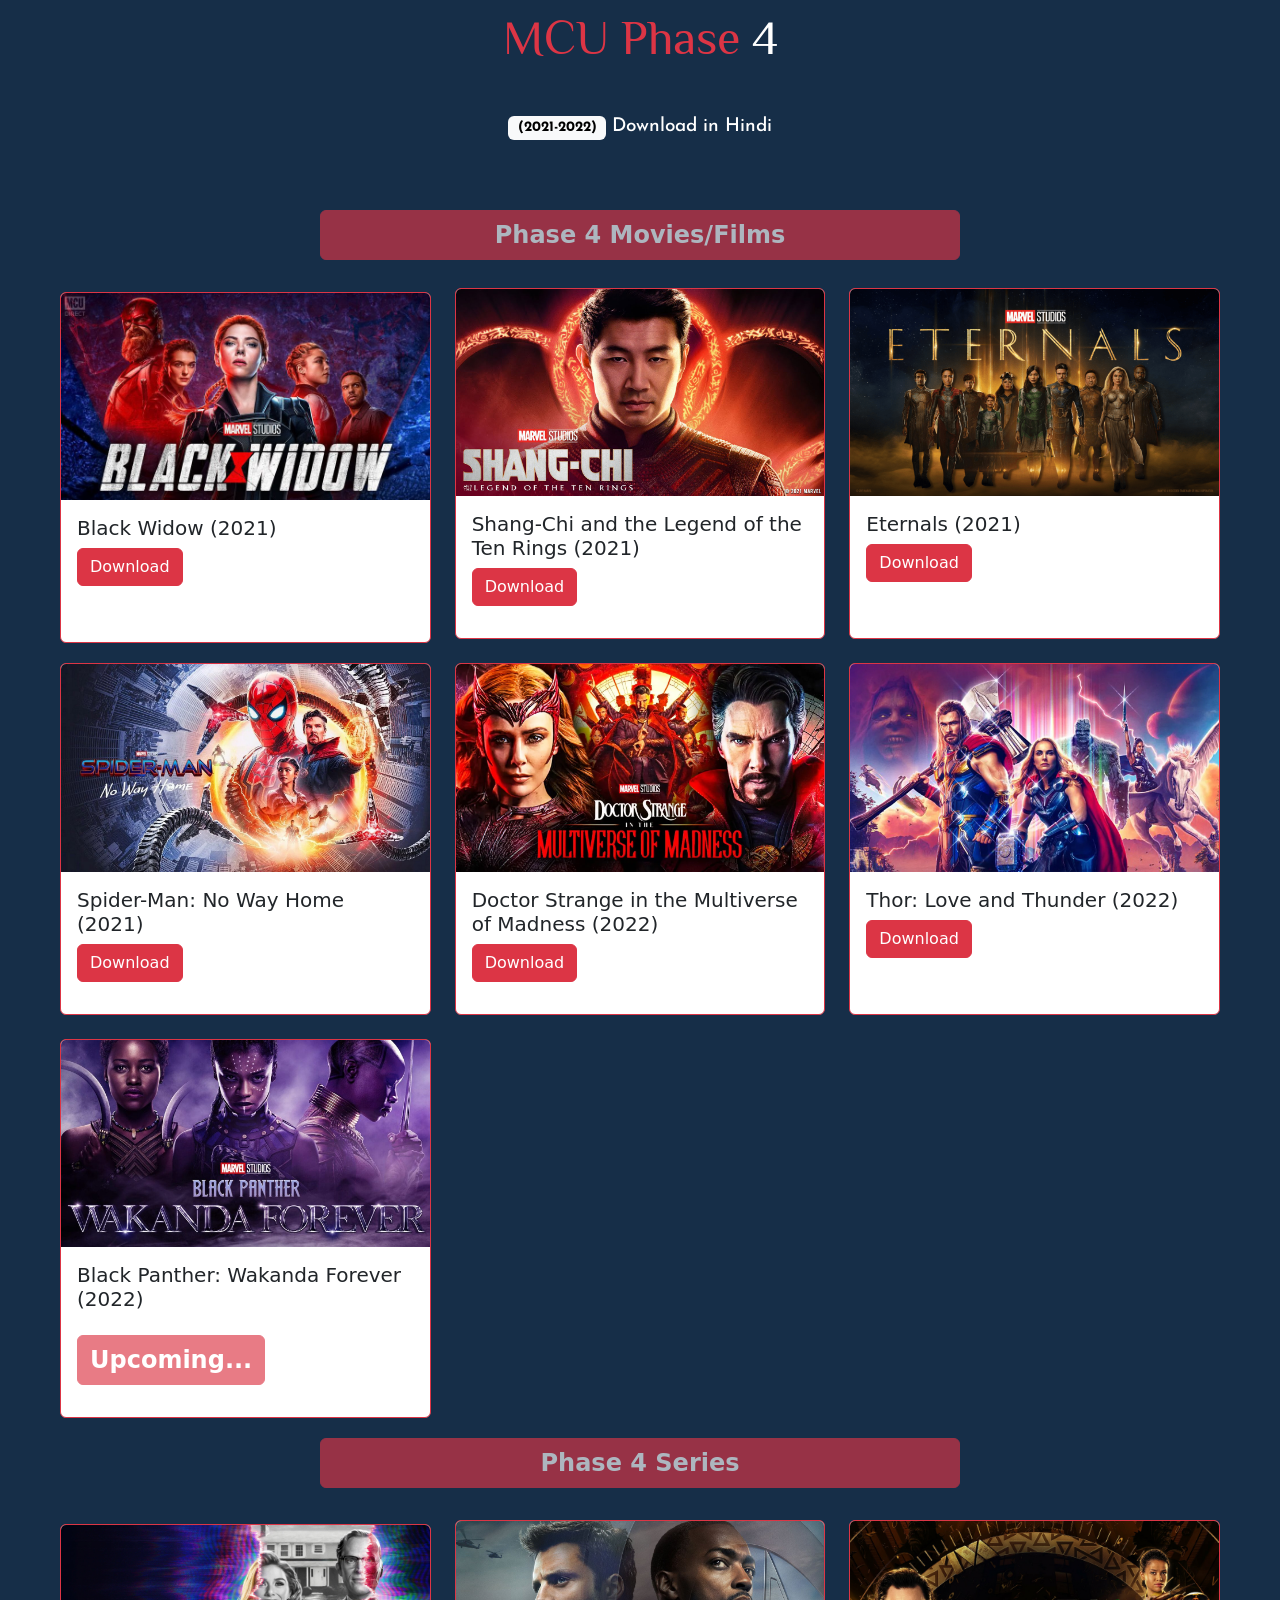
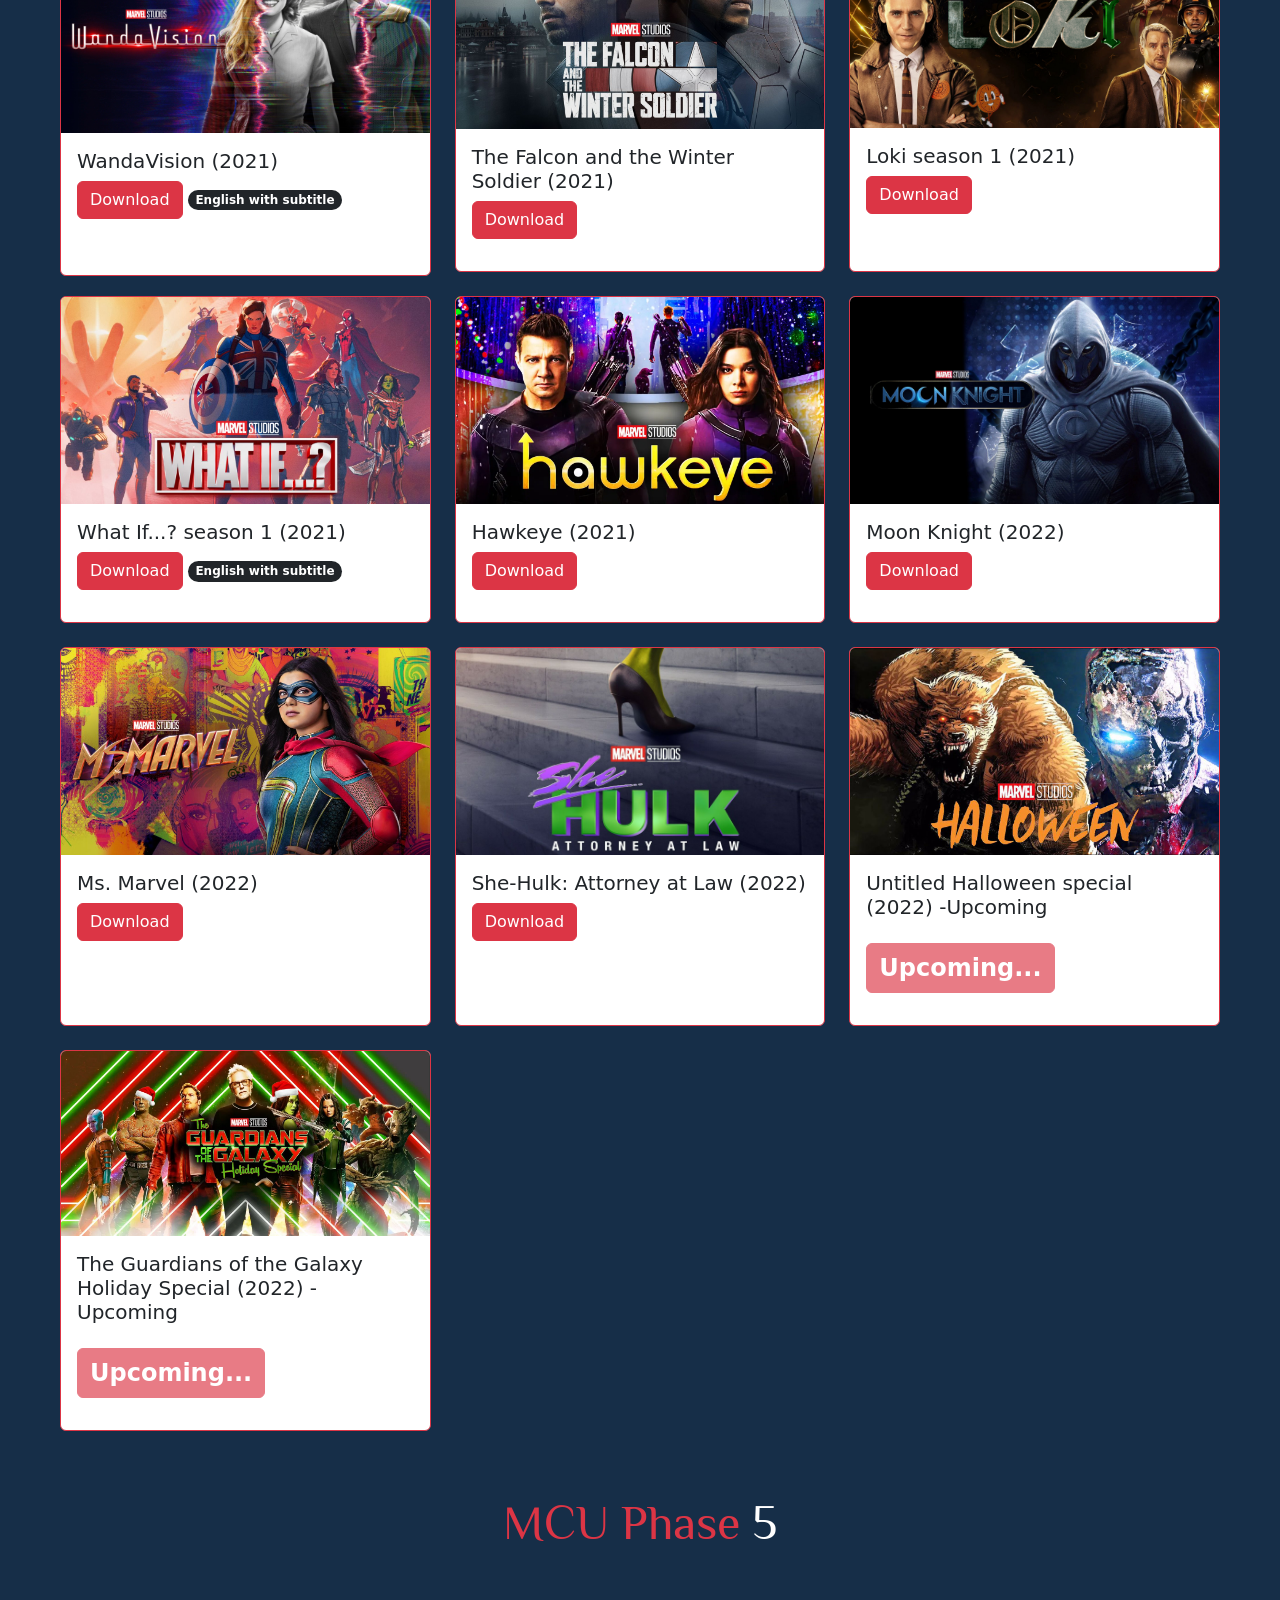
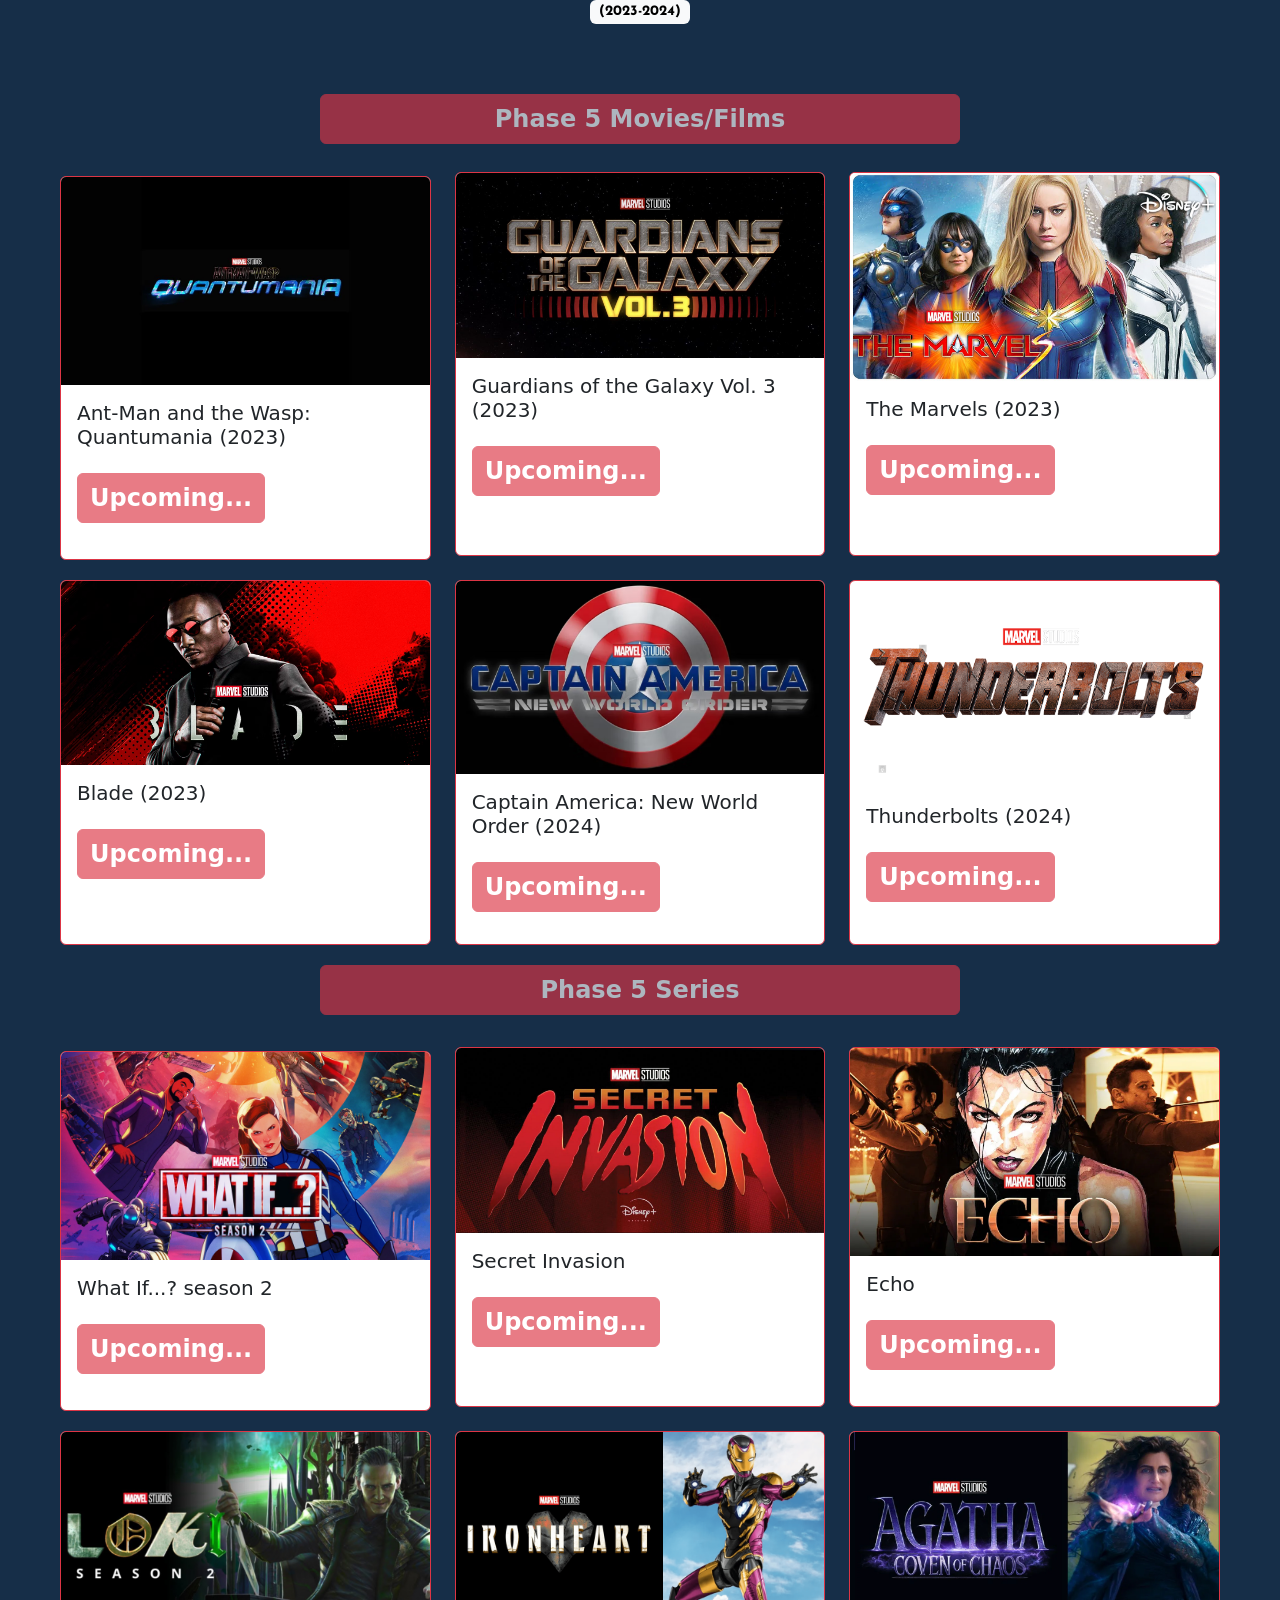
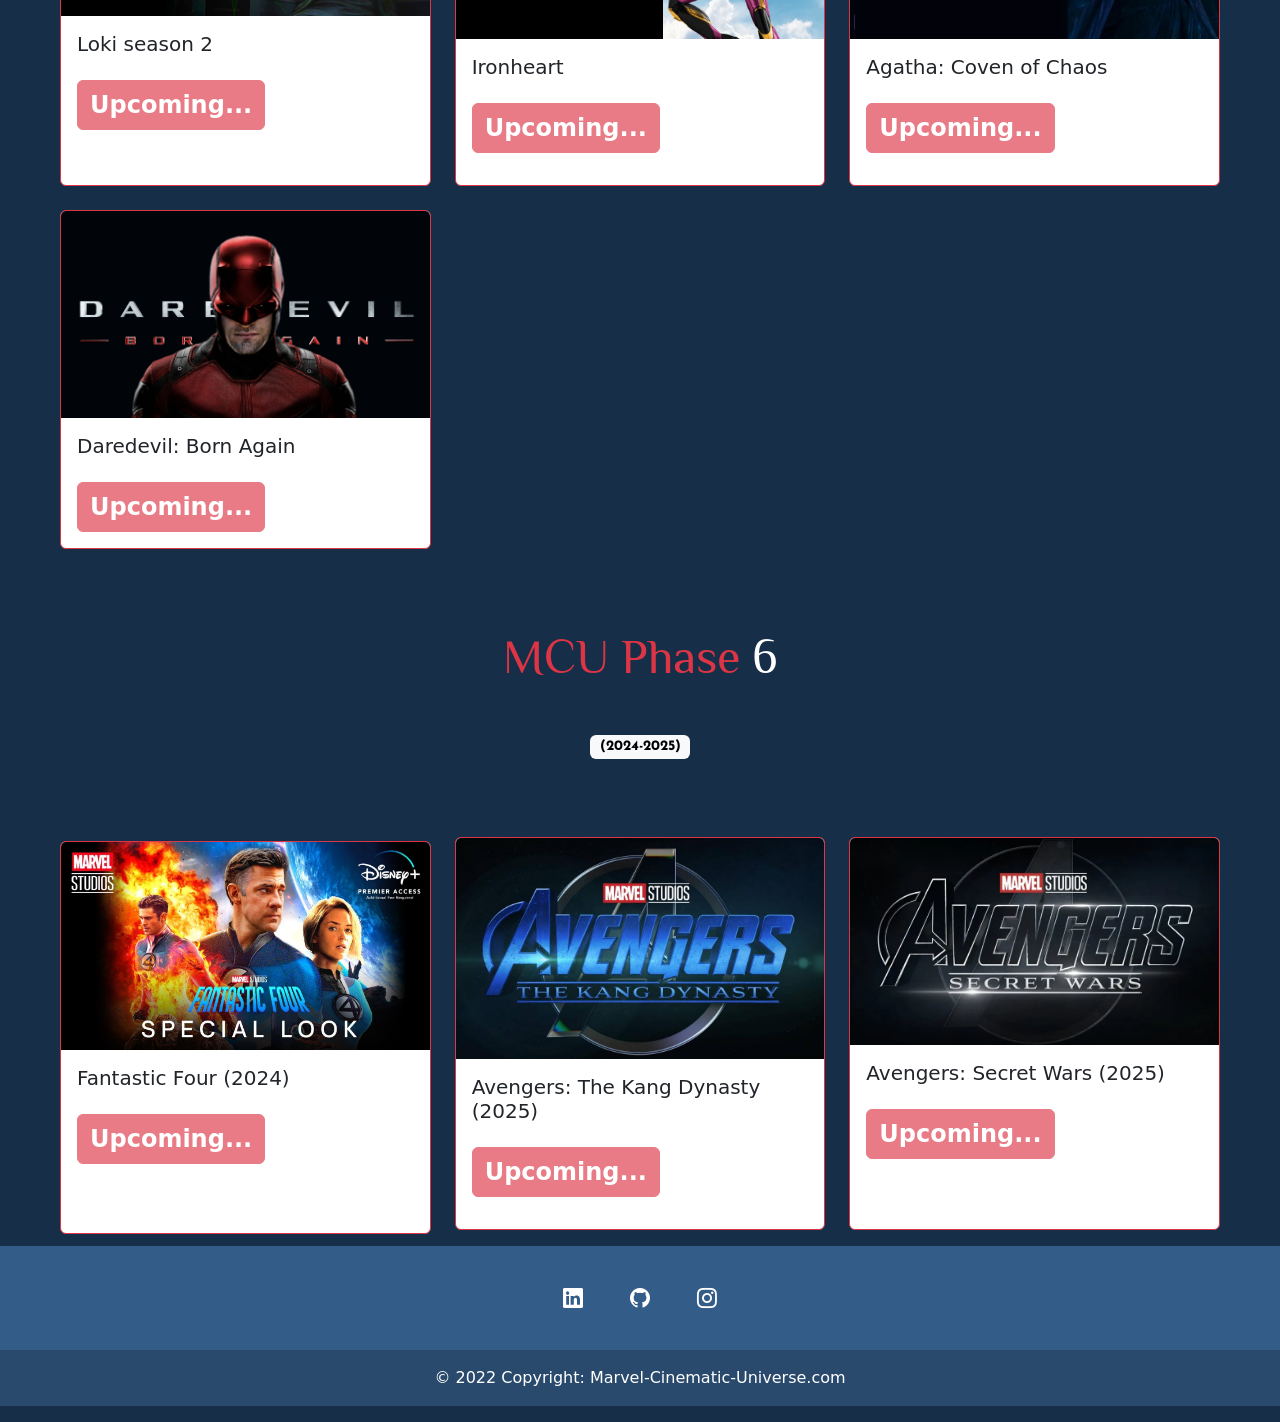
==== commit 1aa69851: "download link updated" ====
--- a/index.html
+++ b/index.html
@@ -643,7 +643,7 @@
                 <img src="/images/Phase 4/Series/She Hulk.jpg" class="card-img-top" alt="...">
                 <div class="card-body">
                     <h5 class="card-title">She-Hulk: Attorney at Law (2022)</h5>
-                    <a href="#!" target="_blank" class="btn btn-danger disabled">Upcoming...</a>
+                    <a href="https://vegamovies.buzz/download-she-hulk-attorney-at-law-2022-season-1-dual-audio-hindi-480p-720p-1080p-2160p/" target="_blank" class="btn btn-danger">Download</a>
                 </div>
 
             </div>
@@ -922,4 +922,4 @@
 
 </body>
 
-</html>+</html>
